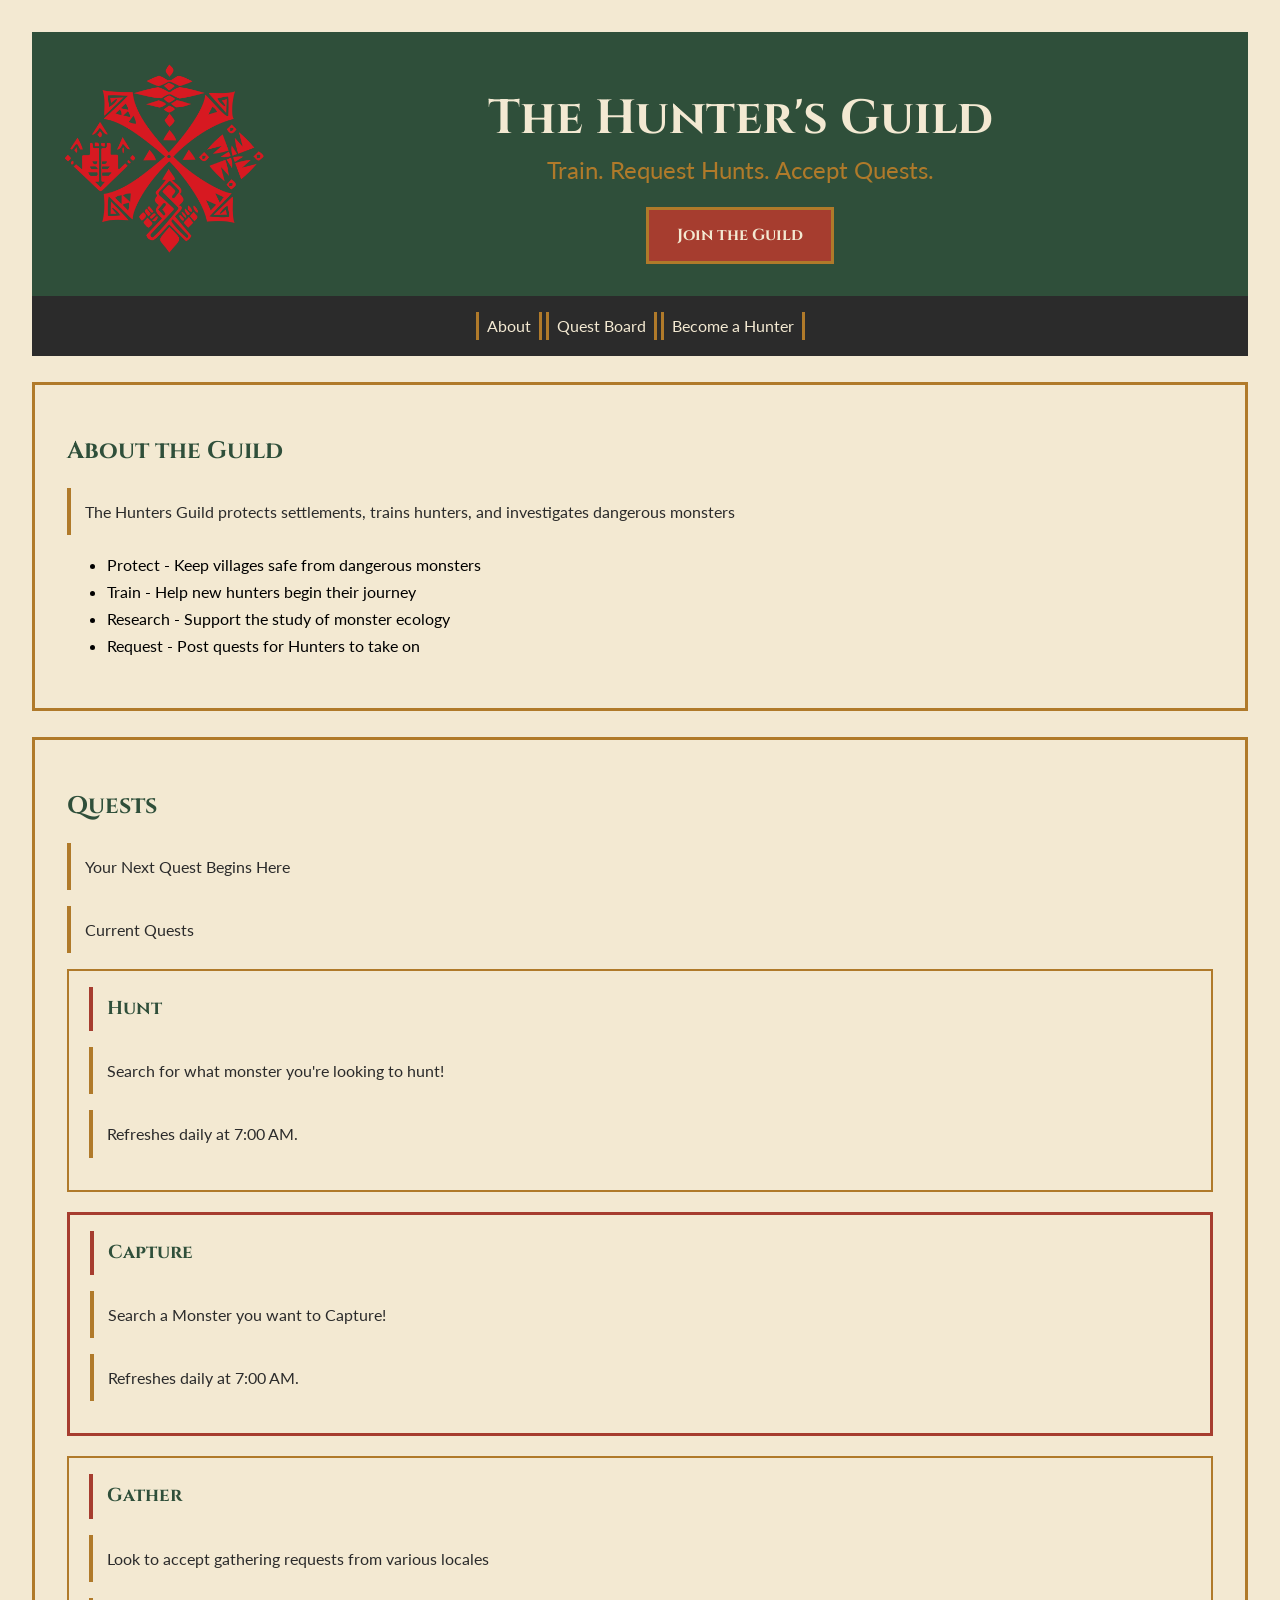
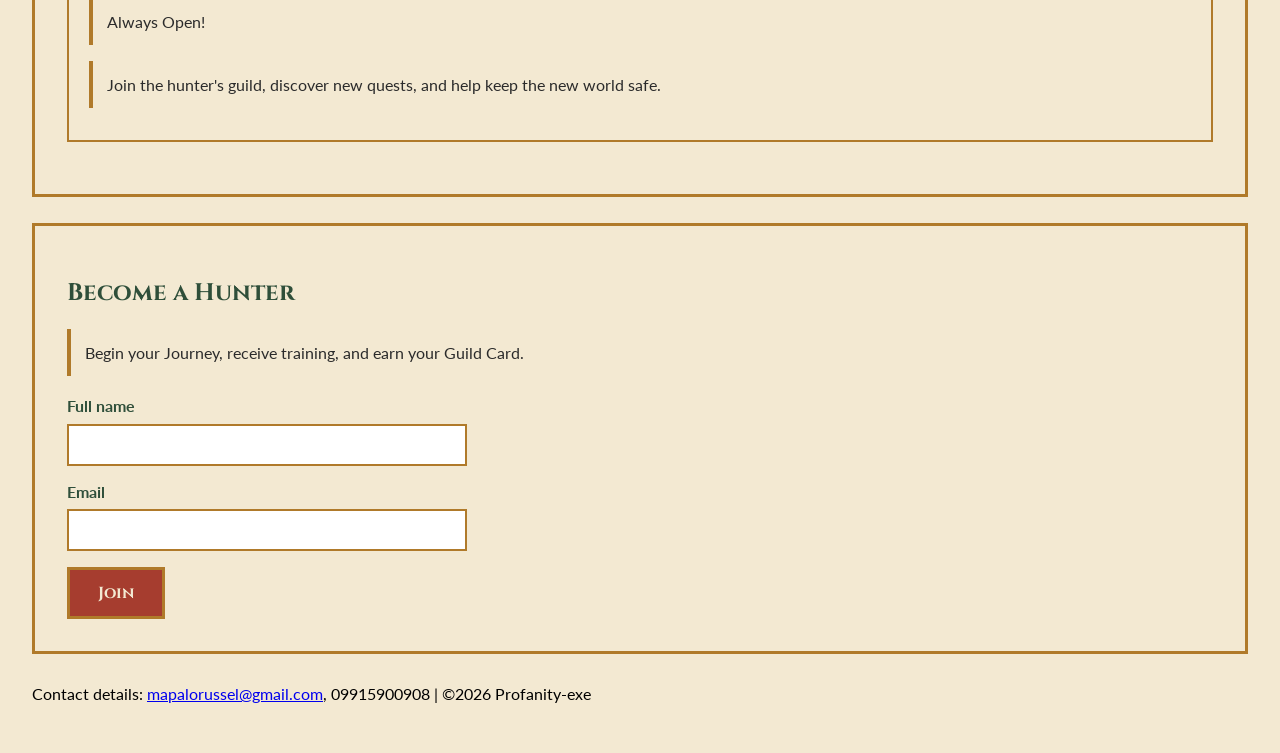
==== index.html @ 28af23fe "Style sign-up form" ====
<!DOCTYPE html>
<html lang="en">    <!--NOTE THAT THIS CODE WAS REHASHED FROM A PREVIOUS ACTIVITY-->
    <head>
    <meta charset="UTF-8">
    <meta name="viewport" content="width=device-width, initial-scale=1">
        <title>The Hunter's Guild</title>

        <link rel="icon" href="images/pngaaa.com-8810391.png">
        <link href="https://fonts.googleapis.com/css2?family=Cinzel:wght@500;700&family=Lato:wght@400;700&display=swap" rel="stylesheet">
        <link rel="stylesheet" href="css/style.css">
        
    </head>
    <body>
        <header id="top">
            <img class="logo" src="images/pngaaa.com-8810391.png" alt="The Hunters Guild emblem" width="200" height="200">    
            <h1>The Hunter's Guild</h1>        <!--HERO SECTION-->
                <p>Train. Request Hunts. Accept Quests. </p>
                <a class="btn" href="#Hunter">Join the Guild</a>
                
        </header>
        <nav>
            <a href="#About">About</a>
            <a href="#QuestBoard">Quest Board</a>
            <a href="#Hunter">Become a Hunter</a>
        </nav>
    <main>
    


        <section id="About">     <!--ABOUT SECTION-->
            <h2>About the Guild</h2>
                <p>The Hunters Guild protects settlements, trains hunters, and investigates dangerous monsters</p>
                <ul>
                    <li>Protect - Keep villages safe from dangerous monsters</li>
                    <li>Train - Help new hunters begin their journey</li>
                    <li>Research - Support the study of monster ecology</li>
                    <li>Request - Post quests for Hunters to take on</li>
            </ul>
        </section>

        <section id="QuestBoard">   <!--QUESTBOARD SECTION-->
            <h2>Quests</h2>
                <p>Your Next Quest Begins Here</p>
                <p>Current Quests</p>
        
            <div class="card">
                <h3>Hunt</h3>
                    <p>Search for what monster you're looking to hunt!</p>
                    <p>Refreshes daily at 7:00 AM.</p>
            </div>
            <div class="card featured">
                <h3>Capture</h3>
                    <p>Search a Monster you want to Capture!</p>
                    <p>Refreshes daily at 7:00 AM.</p>
            </div>
            <div class="card">
                <h3>Gather</h3>
                    <p>Look to accept gathering requests from various locales</p>
                    <p>Always Open!</p>
                    <p class="note">Join the hunter's guild, discover new quests, and help keep the new world safe.</p>
            </div>
        </section>
        <section id="Hunter"> <!--SIGNUP SECTION-->
            <h2>Become a Hunter</h2>
            <p>Begin your Journey, receive training, and earn your Guild Card.</p>
                <form>
                    <label for="fullname">Full name</label>
                    <input type="text" id="fullname" name="fullname">
                    <label for="email">Email</label>
                    <input type="email" id="email" name="email">
                    <input type="submit" class="btn" value="Join">
                </form>
        </section>
    </main>
    <footer>
        <p>Contact details: <a href="mailto:mapalorussel@gmail.com">mapalorussel@gmail.com</a>, 09915900908 | ©2026 Profanity-exe</p>
    </footer>
    </body>
</html>
---- css/style.css ----
/* 
Pallette:
Forest Green #2F4F3A Headers and primary buttons; the wilds of the New World
Parchment Cream #F3E9D2 Page backgrounds; quest notices and paper
Hunter Bronze #B07A2A Accents, borders, and icons; armor and gear
Rathalos Red #A63D2F Alerts and key call-to-action buttons
Charcoal #2B2B2B Body text for strong readability
 */







* {
    box-sizing: border-box; 
}
body {
    font-family: Lato, Helvetica, sans-serif;
    font-size: 16px;
    line-height: 1.7;
    margin: 0;
    padding: 32px;
    background-color: #F3E9D2;
    
}

h1,
h2,
h3 {
    font-family: Cinzel, serif;
    line-height: 1.3;
    color: #2F4F3A
}

#top {background-color: #2F4F3A;
    padding: 32px;
    text-align: center;
    overflow: hidden;
}

#top h1 {
    color: #F3E9D2;
    font-size: 48px;
    margin: 24px 0 0;
}

#top p {
    color: #B07A2A;
    font-size: 24px;
    margin: 0 0 16px;
}

.logo {
    max-width: 100%;
    height: auto;
    float: left;
    overflow: hidden;
}

p {
    margin-top: 0;
    margin-bottom: 14px;
}

nav {
    background-color: #2B2B2B;
    padding: 16px;
    text-align: center;
}

nav a {
    color: #F3E9D2;
    text-decoration: none;
    display: inline-block;
    text-align: center;
    border-right: 3px solid #B07A2A;
    padding: 0 8px;
    border-left: 3px solid #B07A2A
}

main {
    max-width: 1500px;
    margin: 0 auto;
}

section {
    margin: 26px 0;
    padding: 32px ;

    border: 3px solid #B07A2A;
}
#QuestBoard h3 {
    border-left: 4px solid #A63D2F;
    padding: 10px 14px;
    margin-bottom: 16px;
}

section p {
    color: #2B2B2B;
    border-left: 4px solid #B07A2A;
    padding: 10px 14px;
    margin-bottom: 16px;
}

.card {
    border: 2px solid #B07A2A;
    padding: 16px 20px;
    margin-bottom: 20px;
}

.card.featured {
    border: 3px solid #A63D2F;
}

.card h3 {
    margin-top: 0;
}

.btn {
    display: inline-block;
    background-color: #A63D2F;
    color: #F3E9D2;
    font-family: Cinzel, serif;
    font-weight: bold;
    padding: 12px 28px;
    border: 3px solid #B07A2A;
    text-decoration: none;
}

.btn:hover {
    background-color: #2F4F3A;
}

label {
    display: block;
    font-weight: bold;
    color: #2F4F3A;
    margin-top: 12px;
    margin-bottom: 4px;
}

#fullname,
#email {
    display: block;
    width: 100%;
    max-width: 400px;
    padding: 10px 12px;
    font-size: 16px;
    border: 2px solid #B07A2A;
    color: #2B2B2B;
}

form .btn {
    margin-top: 16px;
    font-size: 16px;
    cursor: pointer;
}
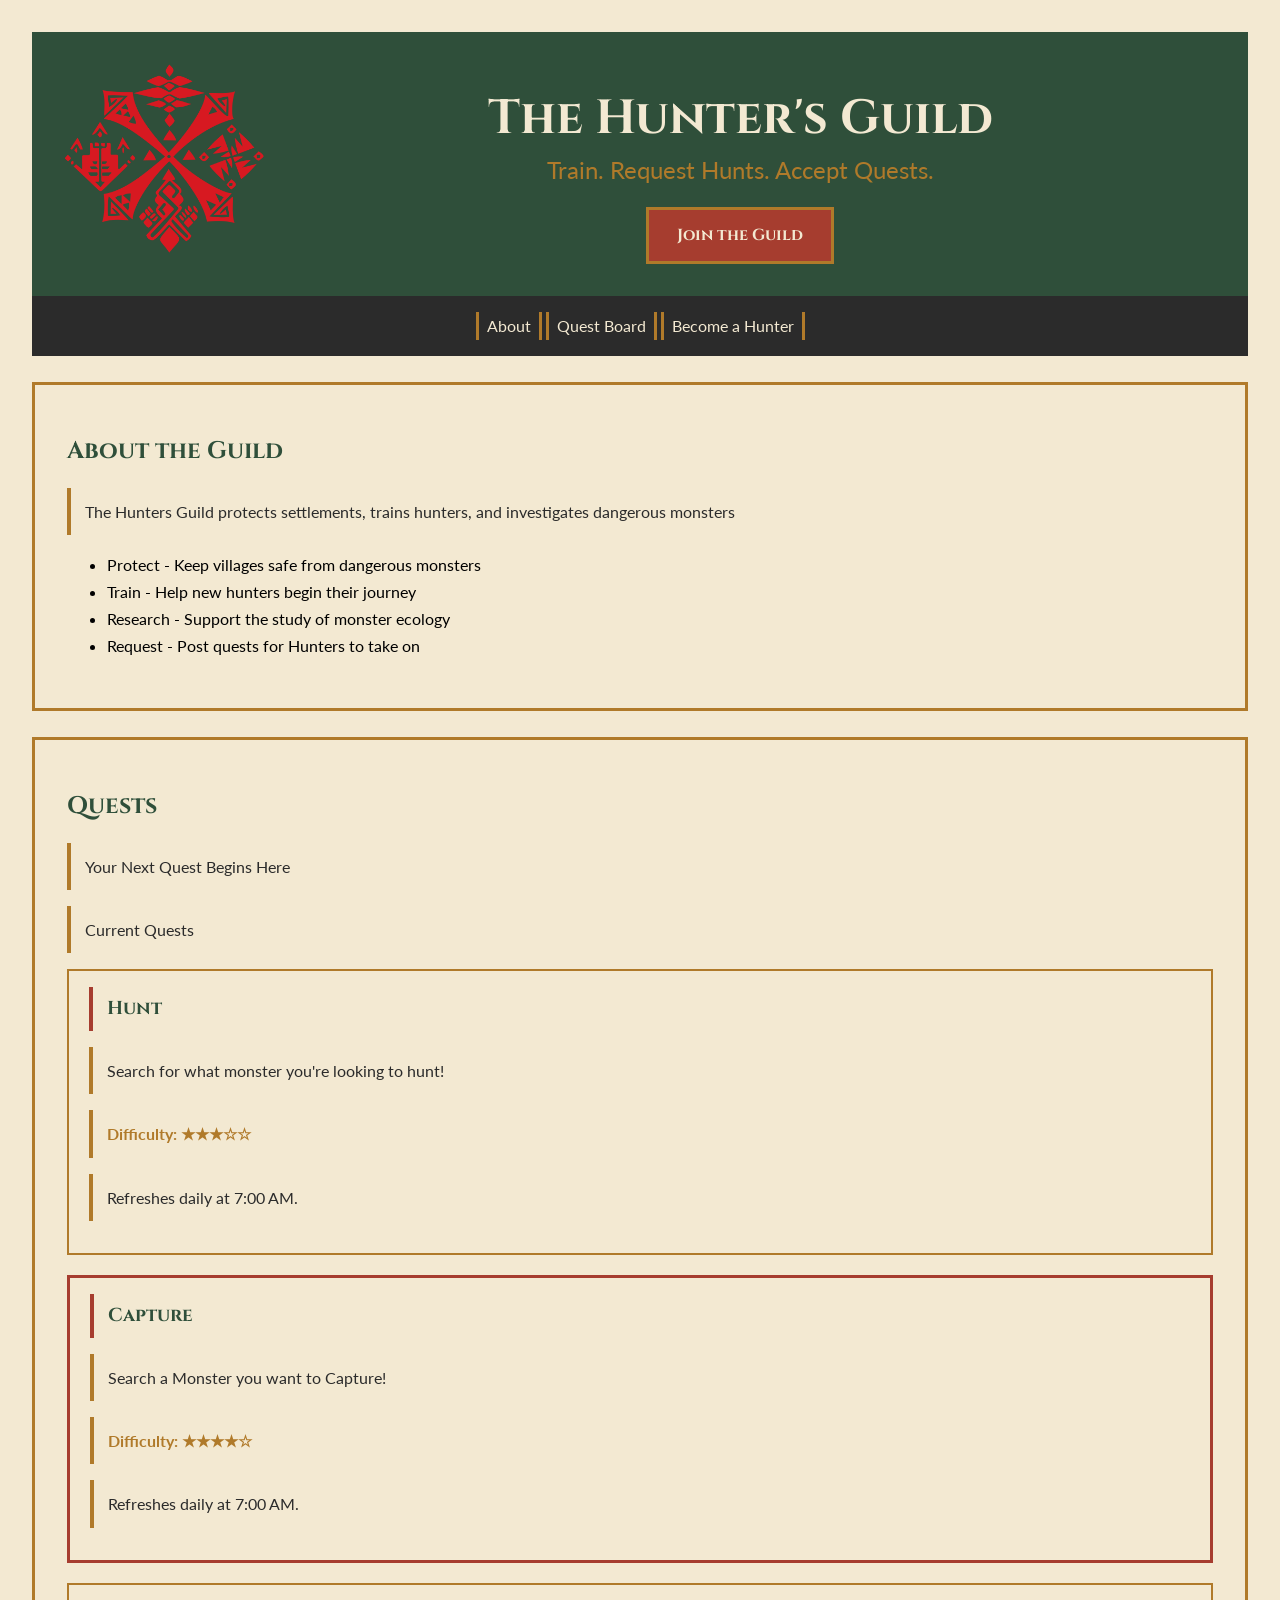
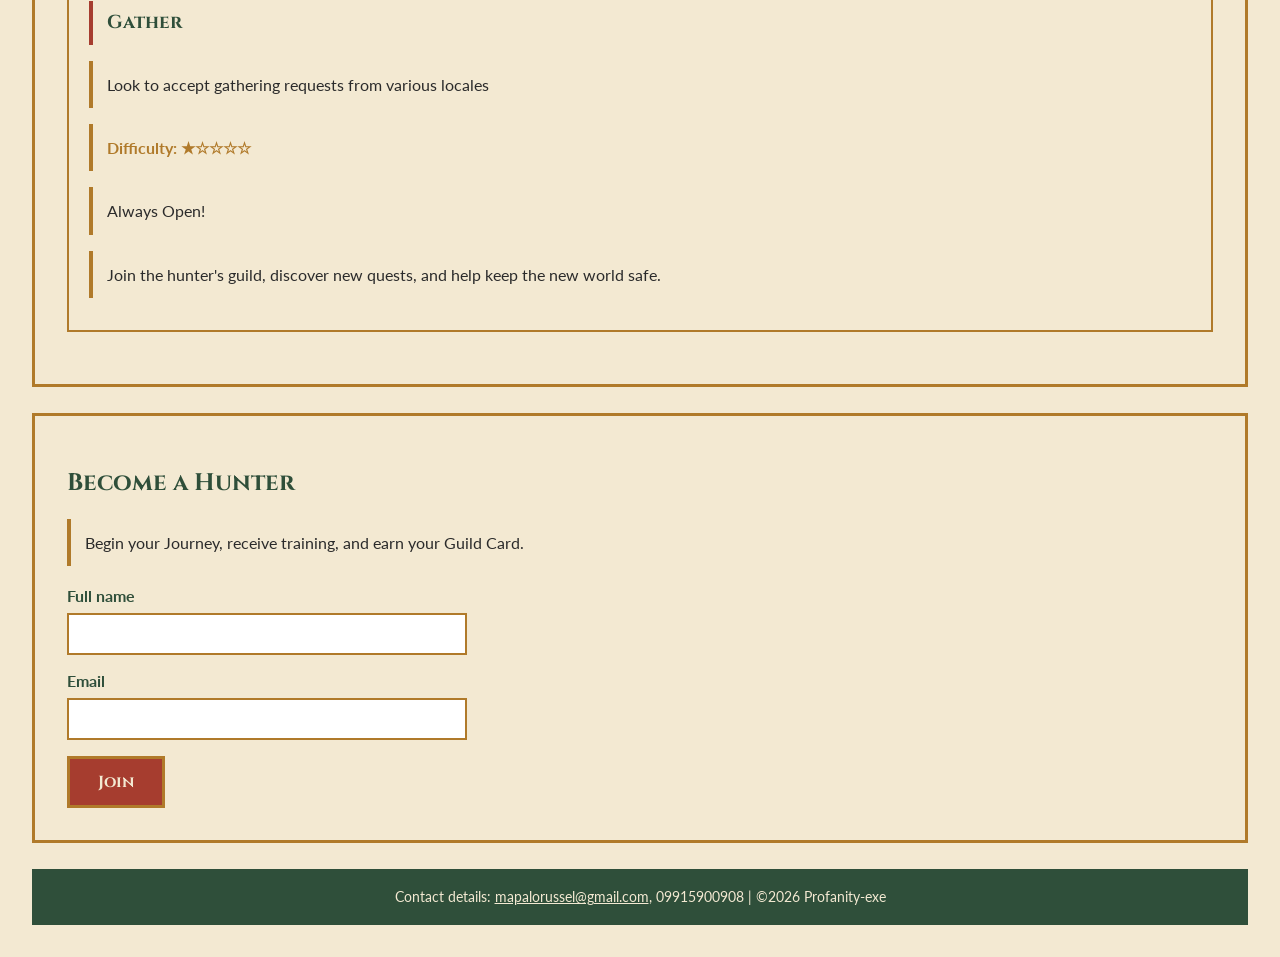
==== commit 2e78b885: "Add difficulty ratings to quest cards" ====
--- a/index.html
+++ b/index.html
@@ -46,16 +46,19 @@
             <div class="card">
                 <h3>Hunt</h3>
                     <p>Search for what monster you're looking to hunt!</p>
+                    <p class="difficulty">Difficulty: ★★★☆☆</p>
                     <p>Refreshes daily at 7:00 AM.</p>
             </div>
             <div class="card featured">
                 <h3>Capture</h3>
                     <p>Search a Monster you want to Capture!</p>
+                    <p class="difficulty">Difficulty: ★★★★☆</p>
                     <p>Refreshes daily at 7:00 AM.</p>
             </div>
             <div class="card">
                 <h3>Gather</h3>
                     <p>Look to accept gathering requests from various locales</p>
+                    <p class="difficulty">Difficulty: ★☆☆☆☆</p>
                     <p>Always Open!</p>
                     <p class="note">Join the hunter's guild, discover new quests, and help keep the new world safe.</p>
             </div>
--- a/css/style.css
+++ b/css/style.css
@@ -156,4 +156,34 @@
     margin-top: 16px;
     font-size: 16px;
     cursor: pointer;
+}
+
+nav a:hover {
+    color: #B07A2A;
+}
+
+footer {
+    background-color: #2F4F3A;
+    color: #F3E9D2;
+    padding: 16px;
+    text-align: center;
+}
+
+footer p {
+    margin: 0;
+    font-size: 14px;
+}
+
+footer a {
+    color: #F3E9D2;
+    text-decoration: underline;
+}
+
+footer a:hover {
+    color: #B07A2A;
+}
+
+.difficulty {
+    color: #B07A2A;
+    font-weight: bold;
 }
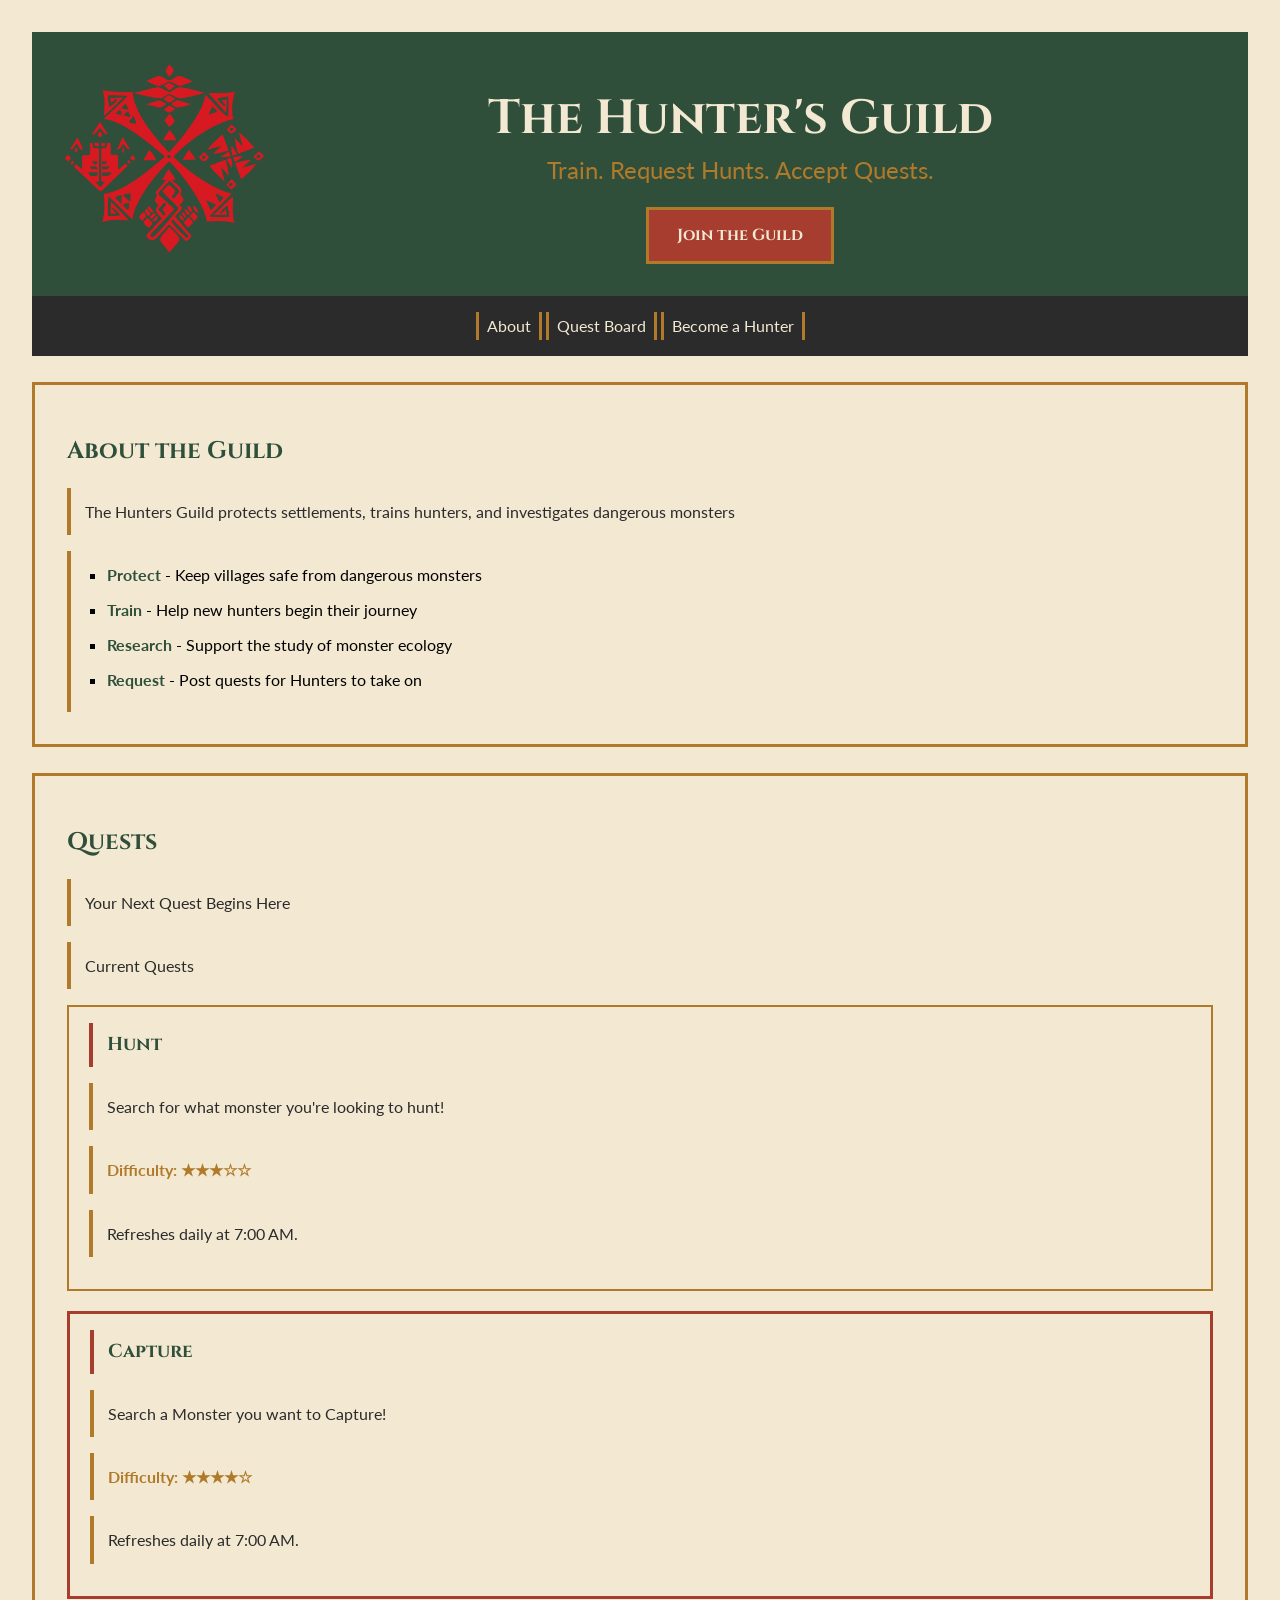
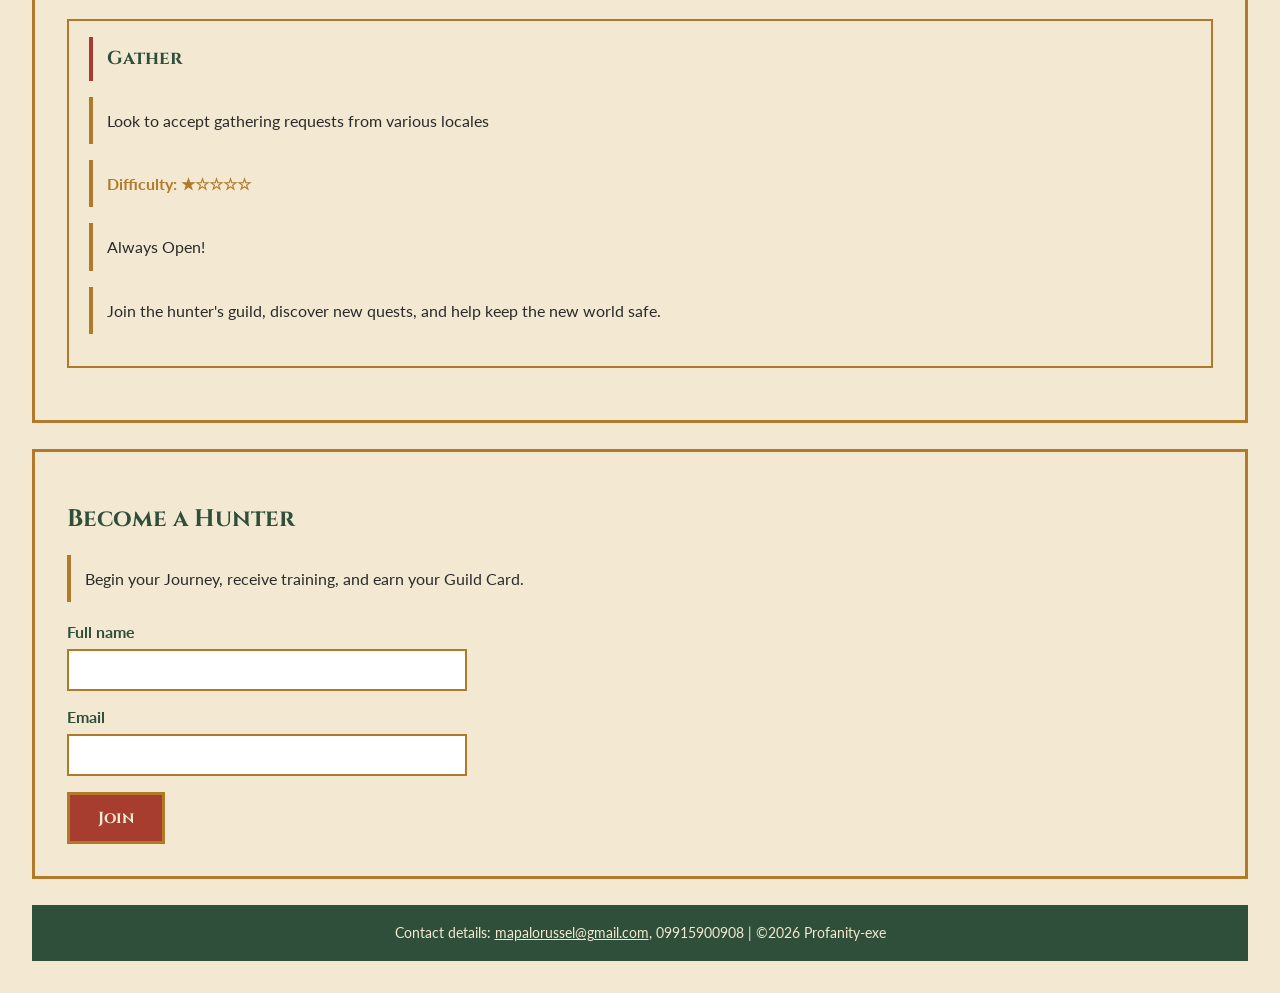
==== commit 782c0bde: "Style About list and add explanatory comments" ====
--- a/index.html
+++ b/index.html
@@ -2,22 +2,29 @@
 <html lang="en">    <!--NOTE THAT THIS CODE WAS REHASHED FROM A PREVIOUS ACTIVITY-->
     <head>
     <meta charset="UTF-8">
+    <!-- Makes the page fit phone screens -->
     <meta name="viewport" content="width=device-width, initial-scale=1">
         <title>The Hunter's Guild</title>
 
+        <!-- Browser tab icon (the Guild emblem) -->
         <link rel="icon" href="images/pngaaa.com-8810391.png">
+        <!-- Cinzel (headings) and Lato (body) from Google Fonts -->
         <link href="https://fonts.googleapis.com/css2?family=Cinzel:wght@500;700&family=Lato:wght@400;700&display=swap" rel="stylesheet">
+        <!-- Main stylesheet -->
         <link rel="stylesheet" href="css/style.css">
         
     </head>
     <body>
+        <!-- HEADER: logo, title, tagline, and Join button -->
         <header id="top">
             <img class="logo" src="images/pngaaa.com-8810391.png" alt="The Hunters Guild emblem" width="200" height="200">    
             <h1>The Hunter's Guild</h1>        <!--HERO SECTION-->
                 <p>Train. Request Hunts. Accept Quests. </p>
+                <!-- Jumps down to the sign-up section (id="Hunter") -->
                 <a class="btn" href="#Hunter">Join the Guild</a>
                 
         </header>
+        <!-- NAV: each link jumps to the section with the matching id -->
         <nav>
             <a href="#About">About</a>
             <a href="#QuestBoard">Quest Board</a>
@@ -31,10 +38,10 @@
             <h2>About the Guild</h2>
                 <p>The Hunters Guild protects settlements, trains hunters, and investigates dangerous monsters</p>
                 <ul>
-                    <li>Protect - Keep villages safe from dangerous monsters</li>
-                    <li>Train - Help new hunters begin their journey</li>
-                    <li>Research - Support the study of monster ecology</li>
-                    <li>Request - Post quests for Hunters to take on</li>
+                    <li><strong>Protect</strong> - Keep villages safe from dangerous monsters</li>
+                    <li><strong>Train</strong> - Help new hunters begin their journey</li>
+                    <li><strong>Research</strong> - Support the study of monster ecology</li>
+                    <li><strong>Request</strong> - Post quests for Hunters to take on</li>
             </ul>
         </section>
 
@@ -43,9 +50,11 @@
                 <p>Your Next Quest Begins Here</p>
                 <p>Current Quests</p>
         
+            <!-- Quest cards: .featured gives the Capture card a red border -->
             <div class="card">
                 <h3>Hunt</h3>
                     <p>Search for what monster you're looking to hunt!</p>
+                    <!-- Difficulty is shown with star characters (plain text, not images) -->
                     <p class="difficulty">Difficulty: ★★★☆☆</p>
                     <p>Refreshes daily at 7:00 AM.</p>
             </div>
@@ -66,6 +75,7 @@
         <section id="Hunter"> <!--SIGNUP SECTION-->
             <h2>Become a Hunter</h2>
             <p>Begin your Journey, receive training, and earn your Guild Card.</p>
+                <!-- The form only looks the part for now; it has no action, so it does not send anywhere yet -->
                 <form>
                     <label for="fullname">Full name</label>
                     <input type="text" id="fullname" name="fullname">
@@ -75,6 +85,7 @@
                 </form>
         </section>
     </main>
+    <!-- FOOTER: contact details -->
     <footer>
         <p>Contact details: <a href="mailto:mapalorussel@gmail.com">mapalorussel@gmail.com</a>, 09915900908 | ©2026 Profanity-exe</p>
     </footer>
--- a/css/style.css
+++ b/css/style.css
@@ -13,9 +13,11 @@
 
 
 
+/* Page-wide setting: padding and borders are counted inside an element's width */
 * {
     box-sizing: border-box; 
 }
+/* Page background, base font, and text size */
 body {
     font-family: Lato, Helvetica, sans-serif;
     font-size: 16px;
@@ -26,6 +28,7 @@
     
 }
 
+/* Headings use Cinzel in Forest Green */
 h1,
 h2,
 h3 {
@@ -34,6 +37,7 @@
     color: #2F4F3A
 }
 
+/* HERO: Forest Green banner. overflow: hidden keeps the floated logo inside the header */
 #top {background-color: #2F4F3A;
     padding: 32px;
     text-align: center;
@@ -52,6 +56,7 @@
     margin: 0 0 16px;
 }
 
+/* Logo floats left so the title and tagline sit beside it */
 .logo {
     max-width: 100%;
     height: auto;
@@ -64,6 +69,7 @@
     margin-bottom: 14px;
 }
 
+/* NAV BAR: Charcoal strip with centered links */
 nav {
     background-color: #2B2B2B;
     padding: 16px;
@@ -80,17 +86,20 @@
     border-left: 3px solid #B07A2A
 }
 
+/* MAIN: limits page width and centers the content */
 main {
     max-width: 1500px;
     margin: 0 auto;
 }
 
+/* SECTIONS: bronze border around each part of the page */
 section {
     margin: 26px 0;
     padding: 32px ;
 
     border: 3px solid #B07A2A;
 }
+/* Red marker beside the quest card titles */
 #QuestBoard h3 {
     border-left: 4px solid #A63D2F;
     padding: 10px 14px;
@@ -104,6 +113,7 @@
     margin-bottom: 16px;
 }
 
+/* QUEST CARDS: bordered notices, the featured card gets a red border */
 .card {
     border: 2px solid #B07A2A;
     padding: 16px 20px;
@@ -118,6 +128,7 @@
     margin-top: 0;
 }
 
+/* BUTTONS: red call-to-action style, used by the Join the Guild link and the form button */
 .btn {
     display: inline-block;
     background-color: #A63D2F;
@@ -133,6 +144,7 @@
     background-color: #2F4F3A;
 }
 
+/* FORM: labels and text boxes */
 label {
     display: block;
     font-weight: bold;
@@ -158,10 +170,12 @@
     cursor: pointer;
 }
 
+/* HOVER: links turn bronze when pointed at */
 nav a:hover {
     color: #B07A2A;
 }
 
+/* FOOTER: Forest Green strip with cream text */
 footer {
     background-color: #2F4F3A;
     color: #F3E9D2;
@@ -183,7 +197,24 @@
     color: #B07A2A;
 }
 
+/* Difficulty star line on the quest cards */
 .difficulty {
     color: #B07A2A;
     font-weight: bold;
+}
+
+/* ABOUT LIST: square bullets and a bronze left border to match the paragraphs */
+#About ul {
+    list-style-type: square;
+    border-left: 4px solid #B07A2A;
+    padding: 10px 14px 10px 36px;
+    margin: 0;
+}
+
+#About li {
+    margin-bottom: 8px;
+}
+
+#About strong {
+    color: #2F4F3A;
 }
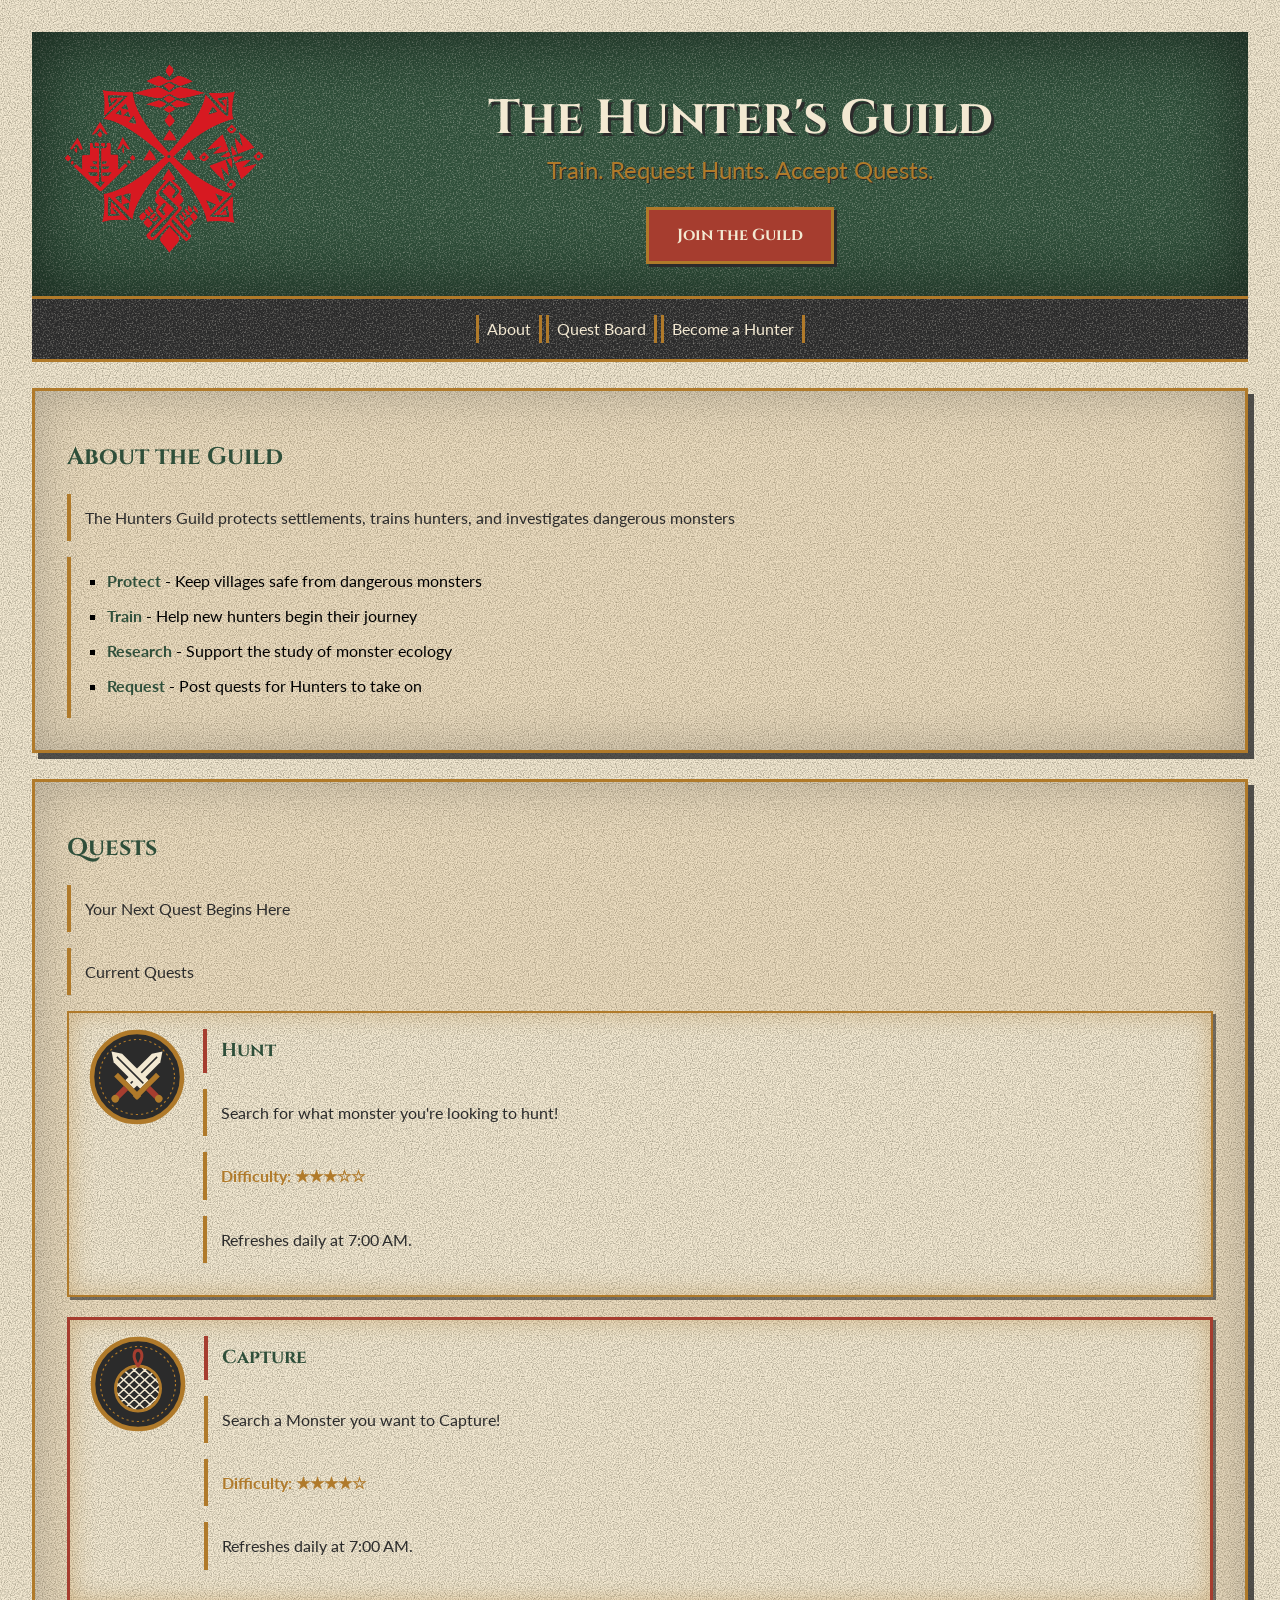
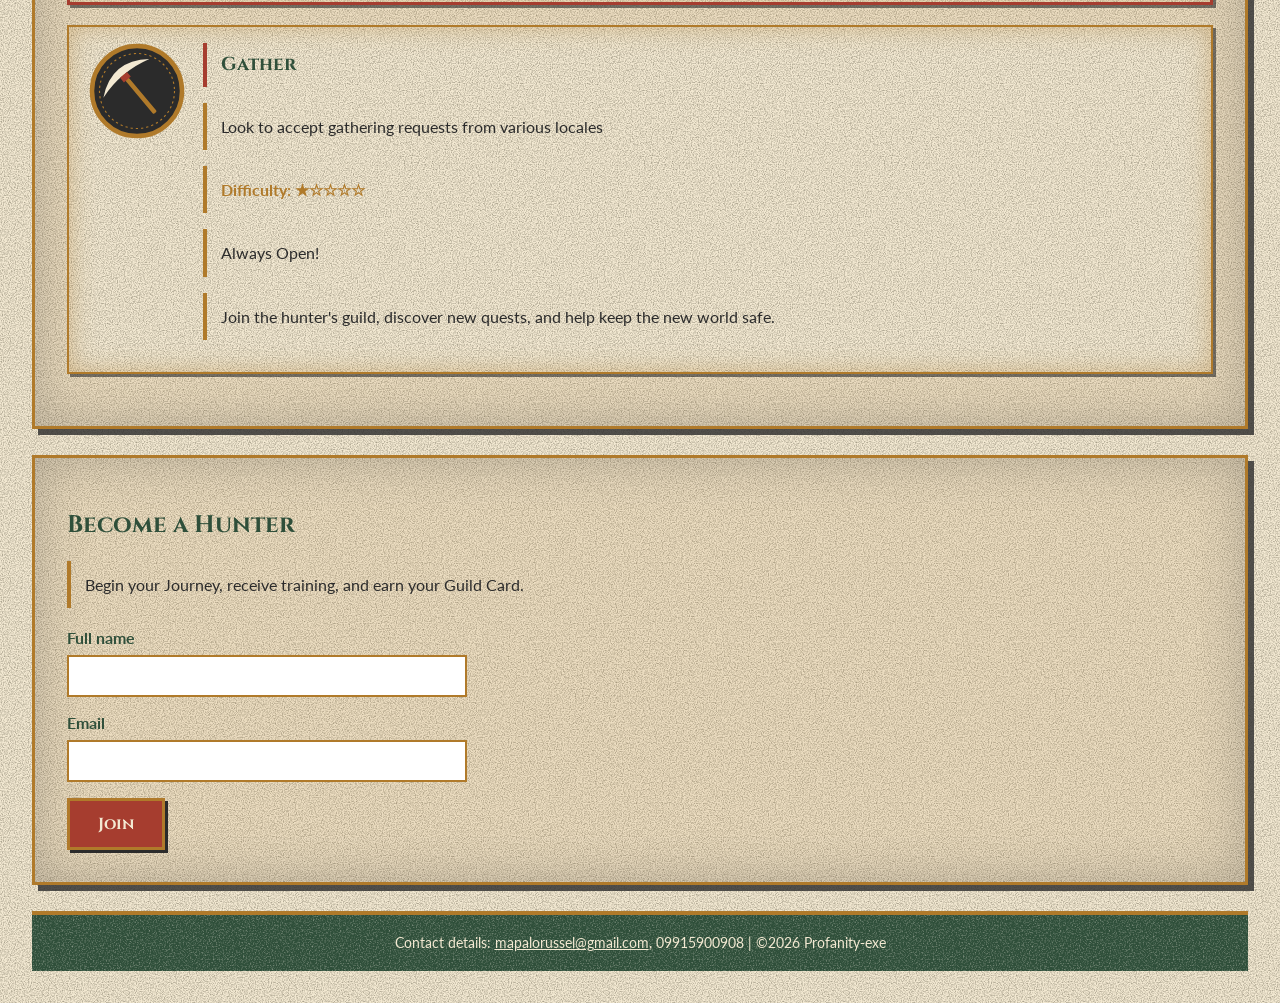
==== commit 9437db8e: "gritty texture" ====
--- a/index.html
+++ b/index.html
@@ -50,8 +50,9 @@
                 <p>Your Next Quest Begins Here</p>
                 <p>Current Quests</p>
         
-            <!-- Quest cards: .featured gives the Capture card a red border -->
+            <!-- Quest cards: .featured gives the Capture card a red border; each card has a badge image (images/*.svg) -->
             <div class="card">
+                <img class="quest-icon" src="images/hunt.svg" alt="Hunt quest emblem: two crossed greatswords" width="96" height="96">
                 <h3>Hunt</h3>
                     <p>Search for what monster you're looking to hunt!</p>
                     <!-- Difficulty is shown with star characters (plain text, not images) -->
@@ -59,12 +60,14 @@
                     <p>Refreshes daily at 7:00 AM.</p>
             </div>
             <div class="card featured">
+                <img class="quest-icon" src="images/capture.svg" alt="Capture quest emblem: a rope net" width="96" height="96">
                 <h3>Capture</h3>
                     <p>Search a Monster you want to Capture!</p>
                     <p class="difficulty">Difficulty: ★★★★☆</p>
                     <p>Refreshes daily at 7:00 AM.</p>
             </div>
             <div class="card">
+                <img class="quest-icon" src="images/gather.svg" alt="Gather quest emblem: a pickaxe" width="96" height="96">
                 <h3>Gather</h3>
                     <p>Look to accept gathering requests from various locales</p>
                     <p class="difficulty">Difficulty: ★☆☆☆☆</p>
--- a/css/style.css
+++ b/css/style.css
@@ -25,7 +25,7 @@
     margin: 0;
     padding: 32px;
     background-color: #F3E9D2;
-    
+    background-image: url(../images/grain.svg); /* paper grain; path is relative to this css file */
 }
 
 /* Headings use Cinzel in Forest Green */
@@ -42,18 +42,22 @@
     padding: 32px;
     text-align: center;
     overflow: hidden;
+    background-image: url(../images/grain-light.svg);
+    box-shadow: inset 0 0 80px rgba(0, 0, 0, 0.55); /* dark edges, like worn cloth */
 }
 
 #top h1 {
     color: #F3E9D2;
     font-size: 48px;
     margin: 24px 0 0;
+    text-shadow: 3px 3px 0 #2B2B2B; /* hard shadow, like carved lettering */
 }
 
 #top p {
     color: #B07A2A;
     font-size: 24px;
     margin: 0 0 16px;
+    text-shadow: 1px 1px 0 #2B2B2B; /* keeps the bronze tagline readable over the texture */
 }
 
 /* Logo floats left so the title and tagline sit beside it */
@@ -74,6 +78,9 @@
     background-color: #2B2B2B;
     padding: 16px;
     text-align: center;
+    background-image: url(../images/grain-light.svg);
+    border-top: 3px solid #B07A2A;
+    border-bottom: 3px solid #B07A2A;
 }
 
 nav a {
@@ -98,6 +105,8 @@
     padding: 32px ;
 
     border: 3px solid #B07A2A;
+    background-color: rgba(176, 122, 42, 0.1); /* faint bronze tint, 10% opaque */
+    box-shadow: inset 0 0 50px rgba(43, 43, 43, 0.25), 6px 6px 0 rgba(43, 43, 43, 0.8); /* worn inner edges + hard drop shadow */
 }
 /* Red marker beside the quest card titles */
 #QuestBoard h3 {
@@ -118,6 +127,10 @@
     border: 2px solid #B07A2A;
     padding: 16px 20px;
     margin-bottom: 20px;
+    overflow: hidden; /* card grows to contain its floated badge image */
+    background-color: #F3E9D2;
+    background-image: url(../images/grain.svg);
+    box-shadow: inset 0 0 25px rgba(176, 122, 42, 0.4), 3px 3px 0 rgba(43, 43, 43, 0.6); /* pinned-notice look */
 }
 
 .card.featured {
@@ -138,10 +151,12 @@
     padding: 12px 28px;
     border: 3px solid #B07A2A;
     text-decoration: none;
+    box-shadow: 3px 3px 0 #2B2B2B;
 }
 
 .btn:hover {
     background-color: #2F4F3A;
+    box-shadow: 1px 1px 0 #2B2B2B; /* shadow shrinks so the button looks pressed */
 }
 
 /* FORM: labels and text boxes */
@@ -181,6 +196,8 @@
     color: #F3E9D2;
     padding: 16px;
     text-align: center;
+    background-image: url(../images/grain-light.svg);
+    border-top: 4px solid #B07A2A;
 }
 
 footer p {
@@ -217,4 +234,15 @@
 
 #About strong {
     color: #2F4F3A;
+}
+
+/* Quest badge images: float to the left edge of each card */
+.quest-icon {
+    float: left;
+}
+
+/* Card text starts to the right of the badge (96px image + 18px gap) so the borders don't run under it */
+.card h3,
+.card p {
+    margin-left: 114px;
 }
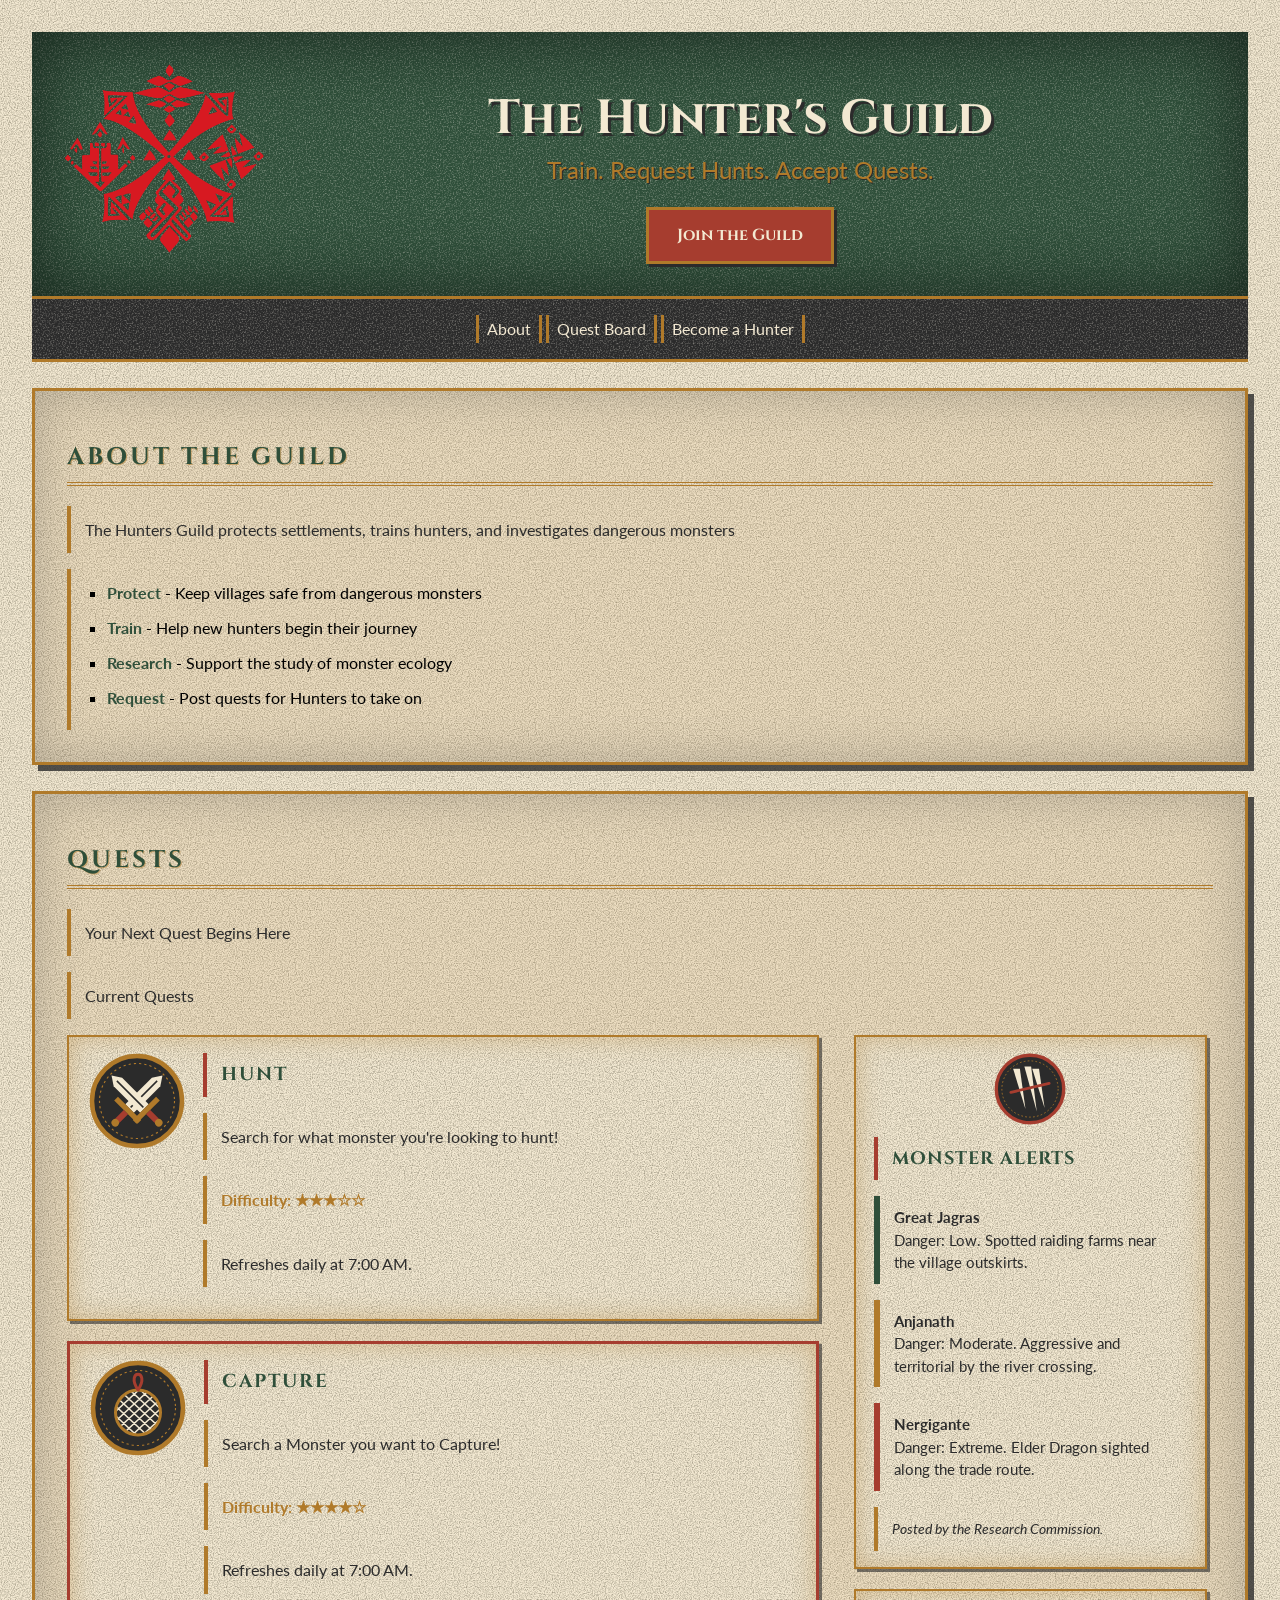
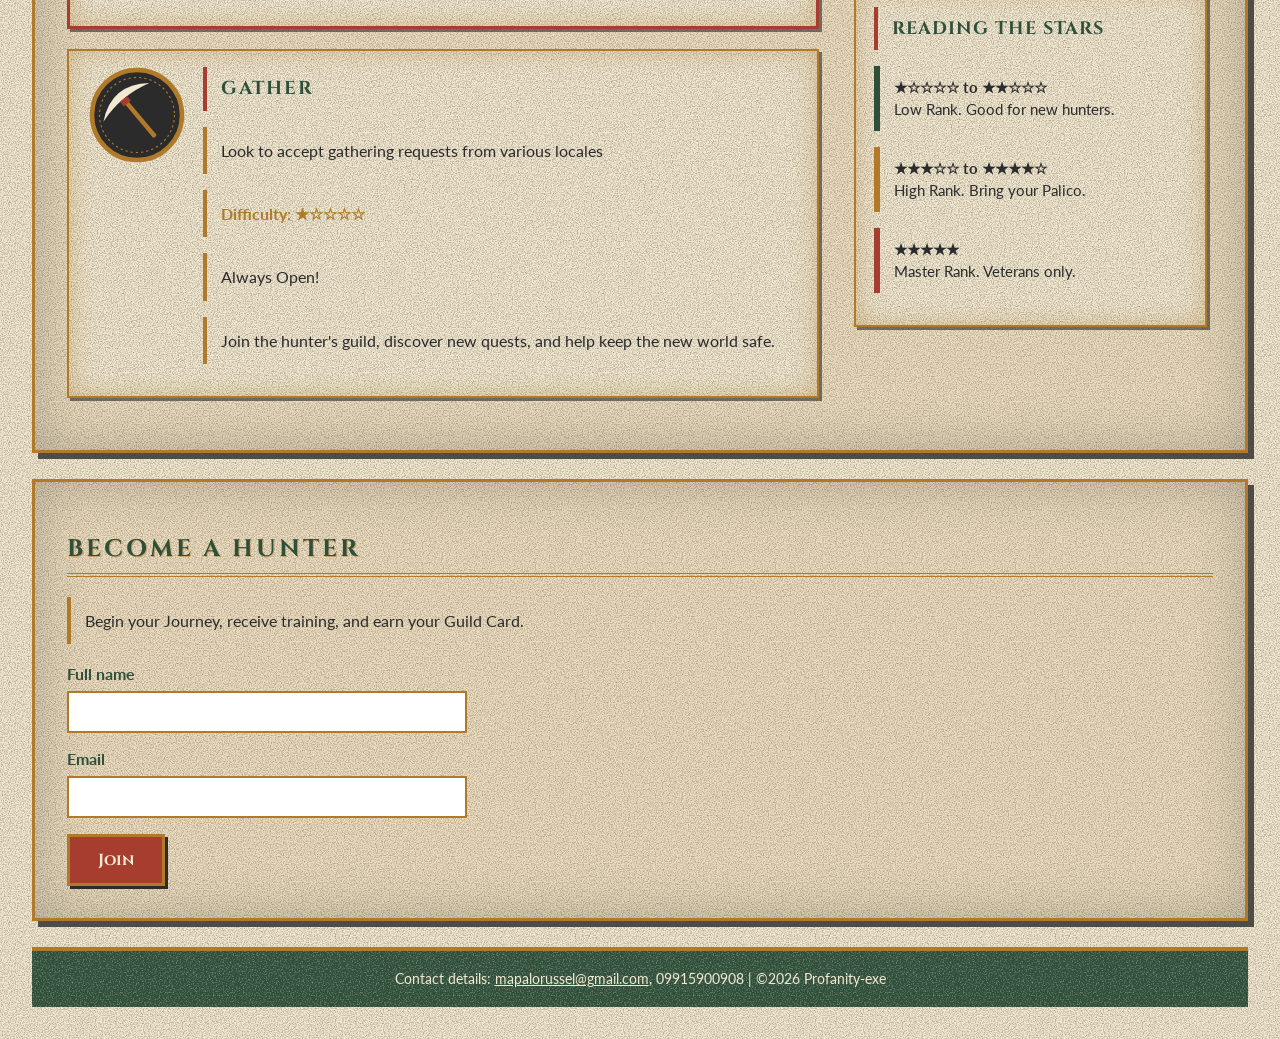
==== commit 35f2c4f8: "two panels to the right of the quest cards" ====
--- a/index.html
+++ b/index.html
@@ -50,29 +50,52 @@
                 <p>Your Next Quest Begins Here</p>
                 <p>Current Quests</p>
         
-            <!-- Quest cards: .featured gives the Capture card a red border; each card has a badge image (images/*.svg) -->
-            <div class="card">
-                <img class="quest-icon" src="images/hunt.svg" alt="Hunt quest emblem: two crossed greatswords" width="96" height="96">
-                <h3>Hunt</h3>
-                    <p>Search for what monster you're looking to hunt!</p>
-                    <!-- Difficulty is shown with star characters (plain text, not images) -->
-                    <p class="difficulty">Difficulty: ★★★☆☆</p>
-                    <p>Refreshes daily at 7:00 AM.</p>
-            </div>
-            <div class="card featured">
-                <img class="quest-icon" src="images/capture.svg" alt="Capture quest emblem: a rope net" width="96" height="96">
-                <h3>Capture</h3>
-                    <p>Search a Monster you want to Capture!</p>
-                    <p class="difficulty">Difficulty: ★★★★☆</p>
-                    <p>Refreshes daily at 7:00 AM.</p>
-            </div>
-            <div class="card">
-                <img class="quest-icon" src="images/gather.svg" alt="Gather quest emblem: a pickaxe" width="96" height="96">
-                <h3>Gather</h3>
-                    <p>Look to accept gathering requests from various locales</p>
-                    <p class="difficulty">Difficulty: ★☆☆☆☆</p>
-                    <p>Always Open!</p>
-                    <p class="note">Join the hunter's guild, discover new quests, and help keep the new world safe.</p>
+            <!-- Quest board layout: cards on the left, monster alerts on the right (both float) -->
+            <div class="quest-layout">
+                <div class="quest-list">
+                    <!-- Quest cards: .featured gives the Capture card a red border; each card has a badge image (images/*.svg) -->
+                    <div class="card">
+                        <img class="quest-icon" src="images/hunt.svg" alt="Hunt quest emblem: two crossed greatswords" width="96" height="96">
+                        <h3>Hunt</h3>
+                            <p>Search for what monster you're looking to hunt!</p>
+                            <!-- Difficulty is shown with star characters (plain text, not images) -->
+                            <p class="difficulty">Difficulty: ★★★☆☆</p>
+                            <p>Refreshes daily at 7:00 AM.</p>
+                    </div>
+                    <div class="card featured">
+                        <img class="quest-icon" src="images/capture.svg" alt="Capture quest emblem: a rope net" width="96" height="96">
+                        <h3>Capture</h3>
+                            <p>Search a Monster you want to Capture!</p>
+                            <p class="difficulty">Difficulty: ★★★★☆</p>
+                            <p>Refreshes daily at 7:00 AM.</p>
+                    </div>
+                    <div class="card">
+                        <img class="quest-icon" src="images/gather.svg" alt="Gather quest emblem: a pickaxe" width="96" height="96">
+                        <h3>Gather</h3>
+                            <p>Look to accept gathering requests from various locales</p>
+                            <p class="difficulty">Difficulty: ★☆☆☆☆</p>
+                            <p>Always Open!</p>
+                            <p class="note">Join the hunter's guild, discover new quests, and help keep the new world safe.</p>
+                    </div>
+                </div>
+
+                <!-- MONSTER ALERTS: left border color shows danger (green = low, bronze = moderate, red = extreme) -->
+                <aside class="side-panel">
+                    <img class="alert-icon" src="images/alert.svg" alt="Monster alert emblem: three claw slashes" width="72" height="72">
+                    <h3>Monster Alerts</h3>
+                    <p class="alert alert-low"><strong>Great Jagras</strong><br>Danger: Low. Spotted raiding farms near the village outskirts.</p>
+                    <p class="alert alert-moderate"><strong>Anjanath</strong><br>Danger: Moderate. Aggressive and territorial by the river crossing.</p>
+                    <p class="alert alert-extreme"><strong>Nergigante</strong><br>Danger: Extreme. Elder Dragon sighted along the trade route.</p>
+                    <p class="alert-note">Posted by the Research Commission.</p>
+                </aside>
+
+                <!-- STAR LEGEND: explains the difficulty stars on the cards (reuses the alert colors) -->
+                <aside class="side-panel panel-gap">
+                    <h3>Reading the Stars</h3>
+                    <p class="alert alert-low"><strong>&#9733;&#9734;&#9734;&#9734;&#9734; to &#9733;&#9733;&#9734;&#9734;&#9734;</strong><br>Low Rank. Good for new hunters.</p>
+                    <p class="alert alert-moderate"><strong>&#9733;&#9733;&#9733;&#9734;&#9734; to &#9733;&#9733;&#9733;&#9733;&#9734;</strong><br>High Rank. Bring your Palico.</p>
+                    <p class="alert alert-extreme"><strong>&#9733;&#9733;&#9733;&#9733;&#9733;</strong><br>Master Rank. Veterans only.</p>
+                </aside>
             </div>
         </section>
         <section id="Hunter"> <!--SIGNUP SECTION-->
--- a/css/style.css
+++ b/css/style.css
@@ -108,6 +108,15 @@
     background-color: rgba(176, 122, 42, 0.1); /* faint bronze tint, 10% opaque */
     box-shadow: inset 0 0 50px rgba(43, 43, 43, 0.25), 6px 6px 0 rgba(43, 43, 43, 0.8); /* worn inner edges + hard drop shadow */
 }
+/* Section titles: carved-banner look with capitals and a double bronze underline */
+section h2 {
+    text-transform: uppercase;
+    letter-spacing: 3px;
+    padding-bottom: 8px;
+    border-bottom: 4px double #B07A2A;
+    text-shadow: 1px 1px 0 rgba(176, 122, 42, 0.5);
+}
+
 /* Red marker beside the quest card titles */
 #QuestBoard h3 {
     border-left: 4px solid #A63D2F;
@@ -139,6 +148,8 @@
 
 .card h3 {
     margin-top: 0;
+    text-transform: uppercase;
+    letter-spacing: 2px;
 }
 
 /* BUTTONS: red call-to-action style, used by the Join the Guild link and the form button */
@@ -188,6 +199,7 @@
 /* HOVER: links turn bronze when pointed at */
 nav a:hover {
     color: #B07A2A;
+    background-color: #2F4F3A; /* forest green highlight behind the link */
 }
 
 /* FOOTER: Forest Green strip with cream text */
@@ -245,4 +257,106 @@
 .card h3,
 .card p {
     margin-left: 114px;
+}
+
+/* QUEST LAYOUT: cards float left, the side panels float right. overflow: hidden makes the wrapper grow to contain both floats */
+.quest-layout {
+    overflow: hidden;
+    padding-right: 6px; /* leaves room so the alerts panel's shadow isn't cut off */
+}
+
+.quest-list {
+    float: left;
+    width: 66%;
+}
+
+/* SIDE PANELS (monster alerts, star legend): same worn-notice look as the quest cards */
+.side-panel {
+    float: right;
+    width: 31%;
+    padding: 16px 18px;
+    border: 2px solid #B07A2A;
+    background-color: #F3E9D2;
+    background-image: url(../images/grain.svg);
+    box-shadow: inset 0 0 25px rgba(176, 122, 42, 0.4), 3px 3px 0 rgba(43, 43, 43, 0.6);
+}
+
+.alert-icon {
+    display: block;
+    margin: 0 auto 12px;
+}
+
+.side-panel h3 {
+    margin-top: 0;
+    font-size: 18px;
+    text-transform: uppercase;
+    letter-spacing: 1px;
+}
+
+/* Each alert (and legend line) is a paragraph; the thick left border color shows the danger level */
+.alert {
+    border-left-width: 6px;
+    font-size: 15px;
+    line-height: 1.5;
+}
+
+.alert-low {
+    border-left-color: #2F4F3A;
+}
+
+.alert-moderate {
+    border-left-color: #B07A2A;
+}
+
+.alert-extreme {
+    border-left-color: #A63D2F;
+}
+
+.panel-gap {
+    margin-top: 20px; /* space between the two stacked side panels */
+}
+
+.alert-note {
+    font-size: 14px;
+    font-style: italic;
+    margin-bottom: 0;
+}
+
+/* PHONES: these rules only apply when the screen is 600px wide or less */
+@media (max-width: 600px) {
+    body {
+        padding: 12px;
+    }
+
+    section {
+        padding: 20px 14px;
+    }
+
+    /* logo and quest badges stop floating and sit centered above the text */
+    .logo,
+    .quest-icon {
+        float: none;
+        display: block;
+        margin: 0 auto 12px;
+    }
+
+    .card h3,
+    .card p {
+        margin-left: 0;
+    }
+
+    /* quest cards and side panels stack at full width */
+    .quest-list,
+    .side-panel {
+        float: none;
+        width: 100%;
+    }
+
+    .quest-layout {
+        padding-right: 0;
+    }
+
+    #top h1 {
+        font-size: 32px;
+    }
 }
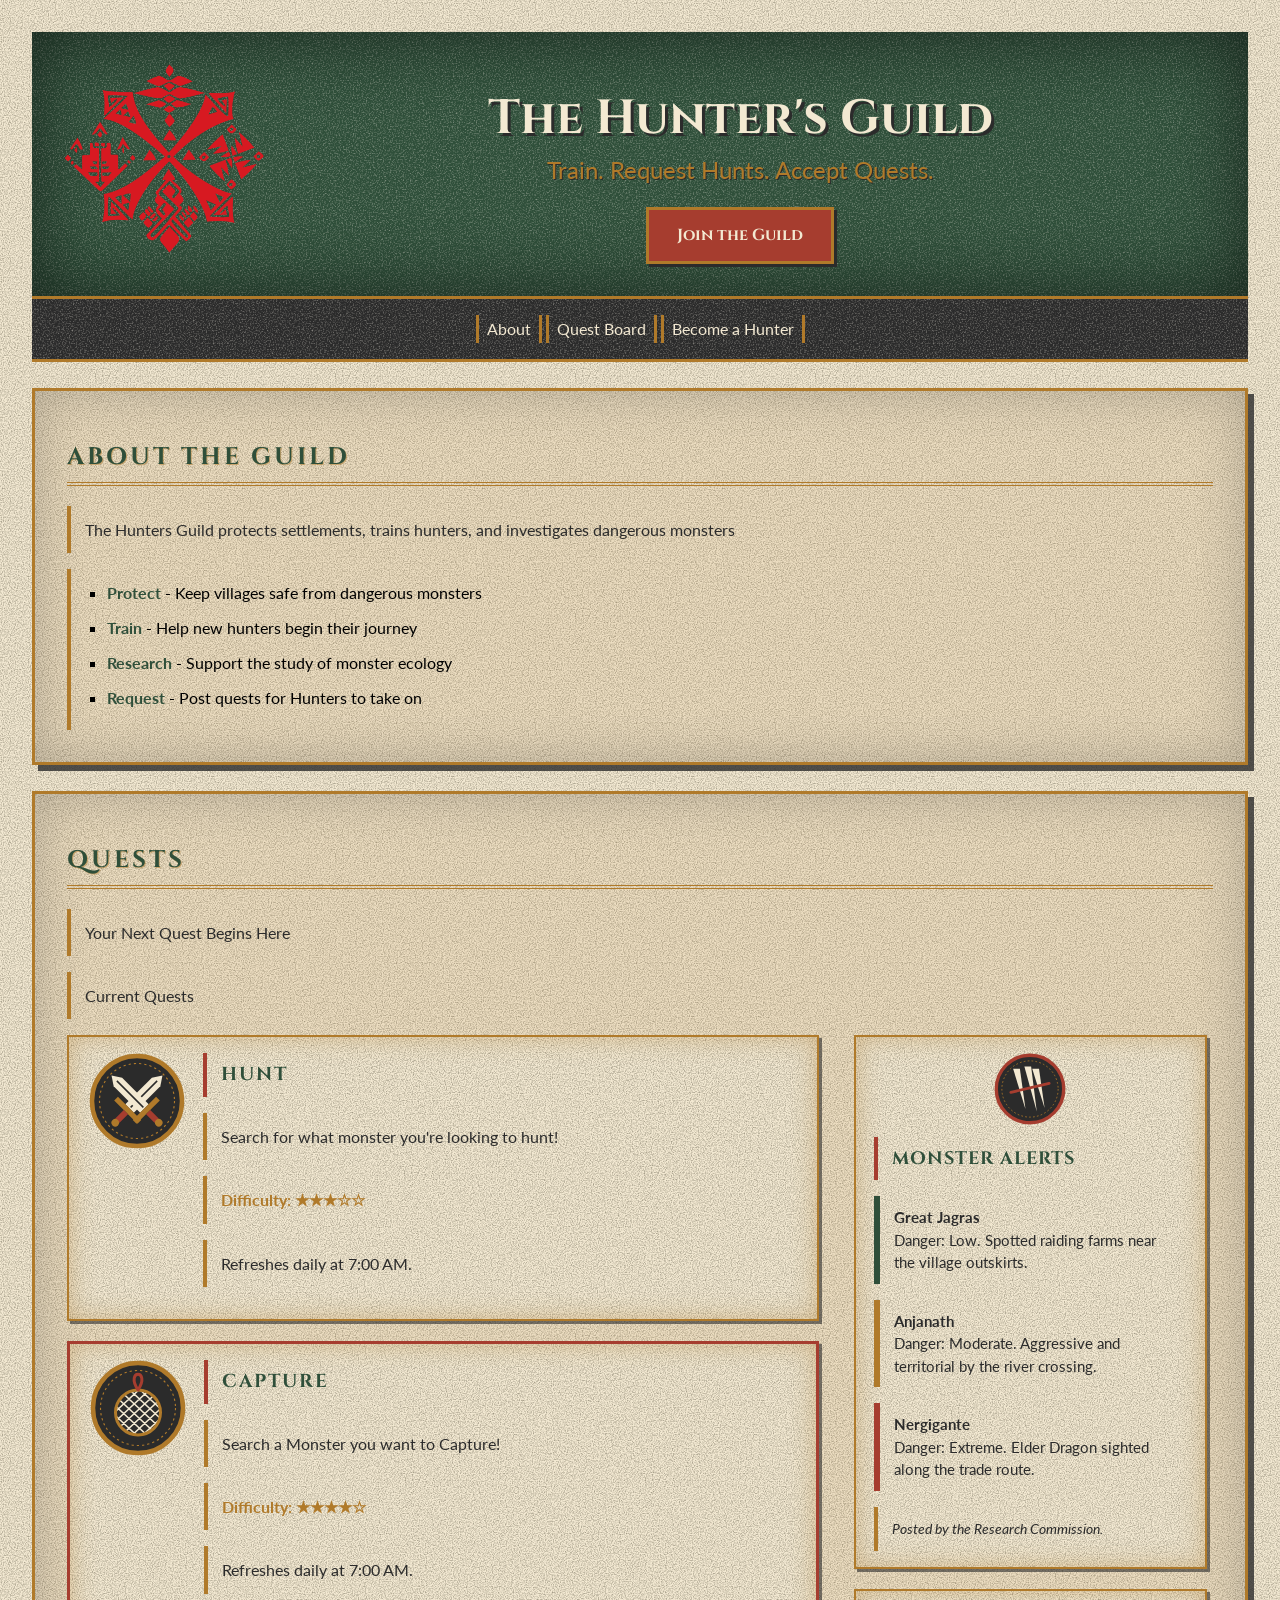
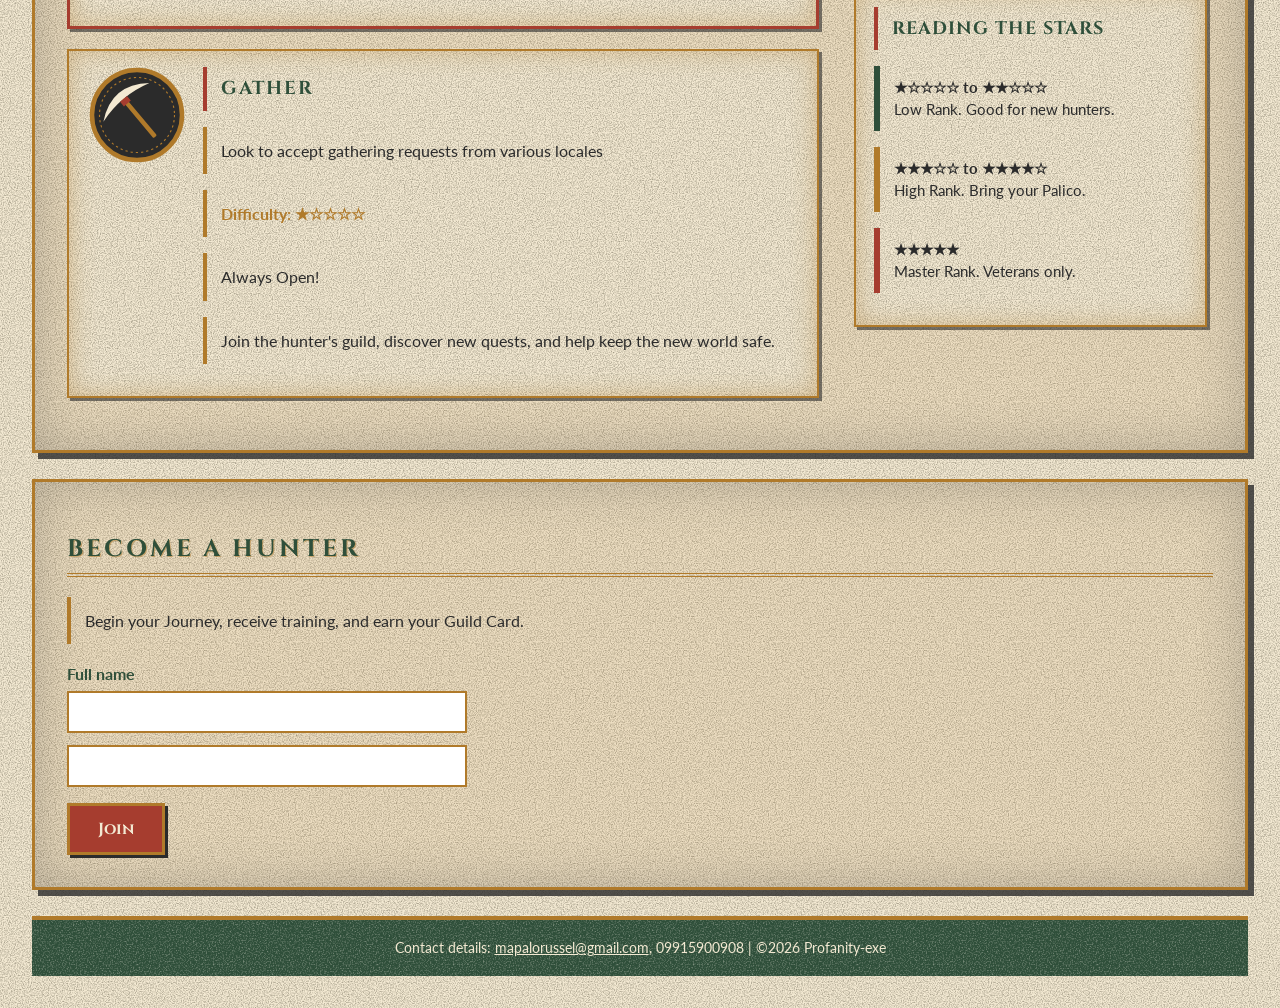
==== commit 58cd34b0: "implemented sticky nav header" ====
--- a/index.html
+++ b/index.html
@@ -3,7 +3,7 @@
     <head>
     <meta charset="UTF-8">
     <!-- Makes the page fit phone screens -->
-    <meta name="viewport" content="width=device-width, initial-scale=1">
+    <meta name="viewport" content="width=dev    ice-width, initial-scale=1">
         <title>The Hunter's Guild</title>
 
         <!-- Browser tab icon (the Guild emblem) -->
@@ -105,7 +105,7 @@
                 <form>
                     <label for="fullname">Full name</label>
                     <input type="text" id="fullname" name="fullname">
-                    <label for="email">Email</label>
+                    <label for="email">     </label>
                     <input type="email" id="email" name="email">
                     <input type="submit" class="btn" value="Join">
                 </form>
--- a/css/style.css
+++ b/css/style.css
@@ -81,6 +81,9 @@
     background-image: url(../images/grain-light.svg);
     border-top: 3px solid #B07A2A;
     border-bottom: 3px solid #B07A2A;
+    top: env(safe-area-inset-top, 0px); 
+    position: sticky;
+    z-index: 50;
 }
 
 nav a {
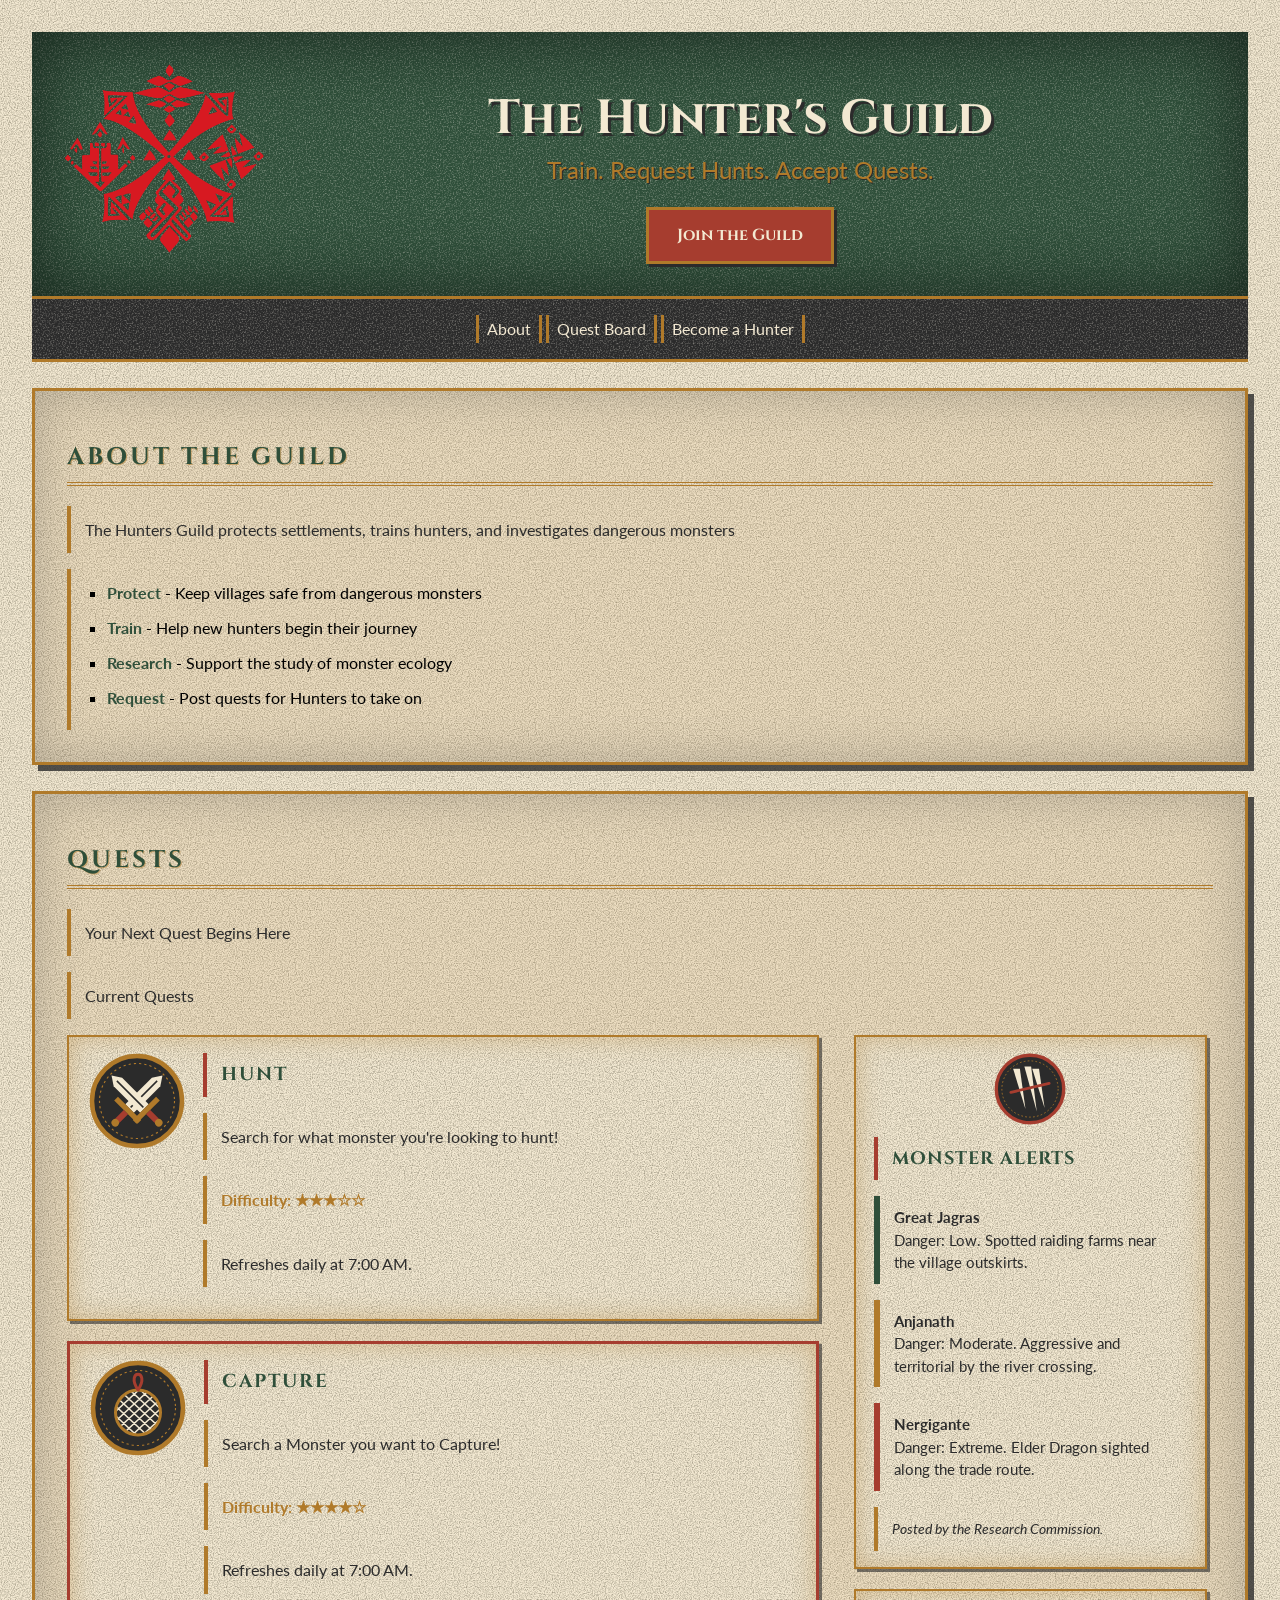
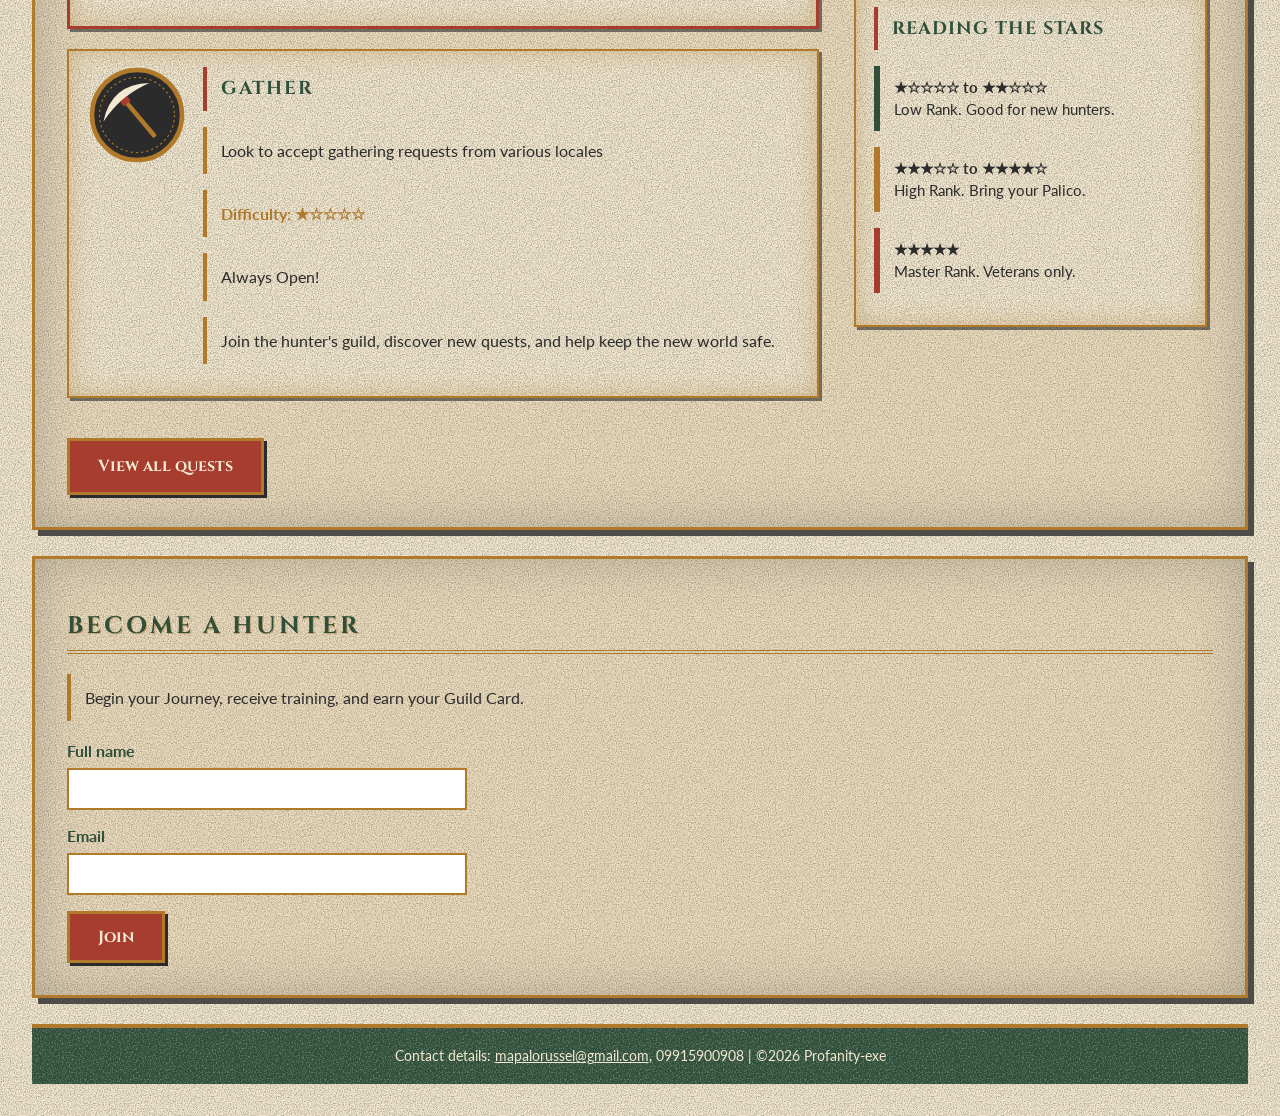
==== commit 1d597c23: "added quests file and other polishes" ====
--- a/index.html
+++ b/index.html
@@ -3,7 +3,7 @@
     <head>
     <meta charset="UTF-8">
     <!-- Makes the page fit phone screens -->
-    <meta name="viewport" content="width=dev    ice-width, initial-scale=1">
+    <meta name="viewport" content="width=device-width, initial-scale=1">
         <title>The Hunter's Guild</title>
 
         <!-- Browser tab icon (the Guild emblem) -->
@@ -24,10 +24,10 @@
                 <a class="btn" href="#Hunter">Join the Guild</a>
                 
         </header>
-        <!-- NAV: each link jumps to the section with the matching id -->
+        <!-- NAV: About and Become a Hunter jump to sections of this page; Quest Board opens quests.html -->
         <nav>
             <a href="#About">About</a>
-            <a href="#QuestBoard">Quest Board</a>
+            <a href="quests.html">Quest Board</a>
             <a href="#Hunter">Become a Hunter</a>
         </nav>
     <main>
@@ -97,6 +97,9 @@
                     <p class="alert alert-extreme"><strong>&#9733;&#9733;&#9733;&#9733;&#9733;</strong><br>Master Rank. Veterans only.</p>
                 </aside>
             </div>
+
+            <!-- Opens the full quest list page -->
+            <a class="btn quest-more" href="quests.html">View all quests</a>
         </section>
         <section id="Hunter"> <!--SIGNUP SECTION-->
             <h2>Become a Hunter</h2>
@@ -105,7 +108,7 @@
                 <form>
                     <label for="fullname">Full name</label>
                     <input type="text" id="fullname" name="fullname">
-                    <label for="email">     </label>
+                    <label for="email">Email</label>
                     <input type="email" id="email" name="email">
                     <input type="submit" class="btn" value="Join">
                 </form>
--- a/css/style.css
+++ b/css/style.css
@@ -81,9 +81,6 @@
     background-image: url(../images/grain-light.svg);
     border-top: 3px solid #B07A2A;
     border-bottom: 3px solid #B07A2A;
-    top: env(safe-area-inset-top, 0px); 
-    position: sticky;
-    z-index: 50;
 }
 
 nav a {
@@ -325,6 +322,18 @@
     margin-bottom: 0;
 }
 
+/* QUESTS PAGE: the list uses the same .card style, so just remove the default numbers and indent */
+.quest-page {
+    list-style: none;
+    padding: 0;
+    margin: 0;
+}
+
+/* "View all quests" and similar buttons below a group of cards */
+.quest-more {
+    margin-top: 20px;
+}
+
 /* PHONES: these rules only apply when the screen is 600px wide or less */
 @media (max-width: 600px) {
     body {
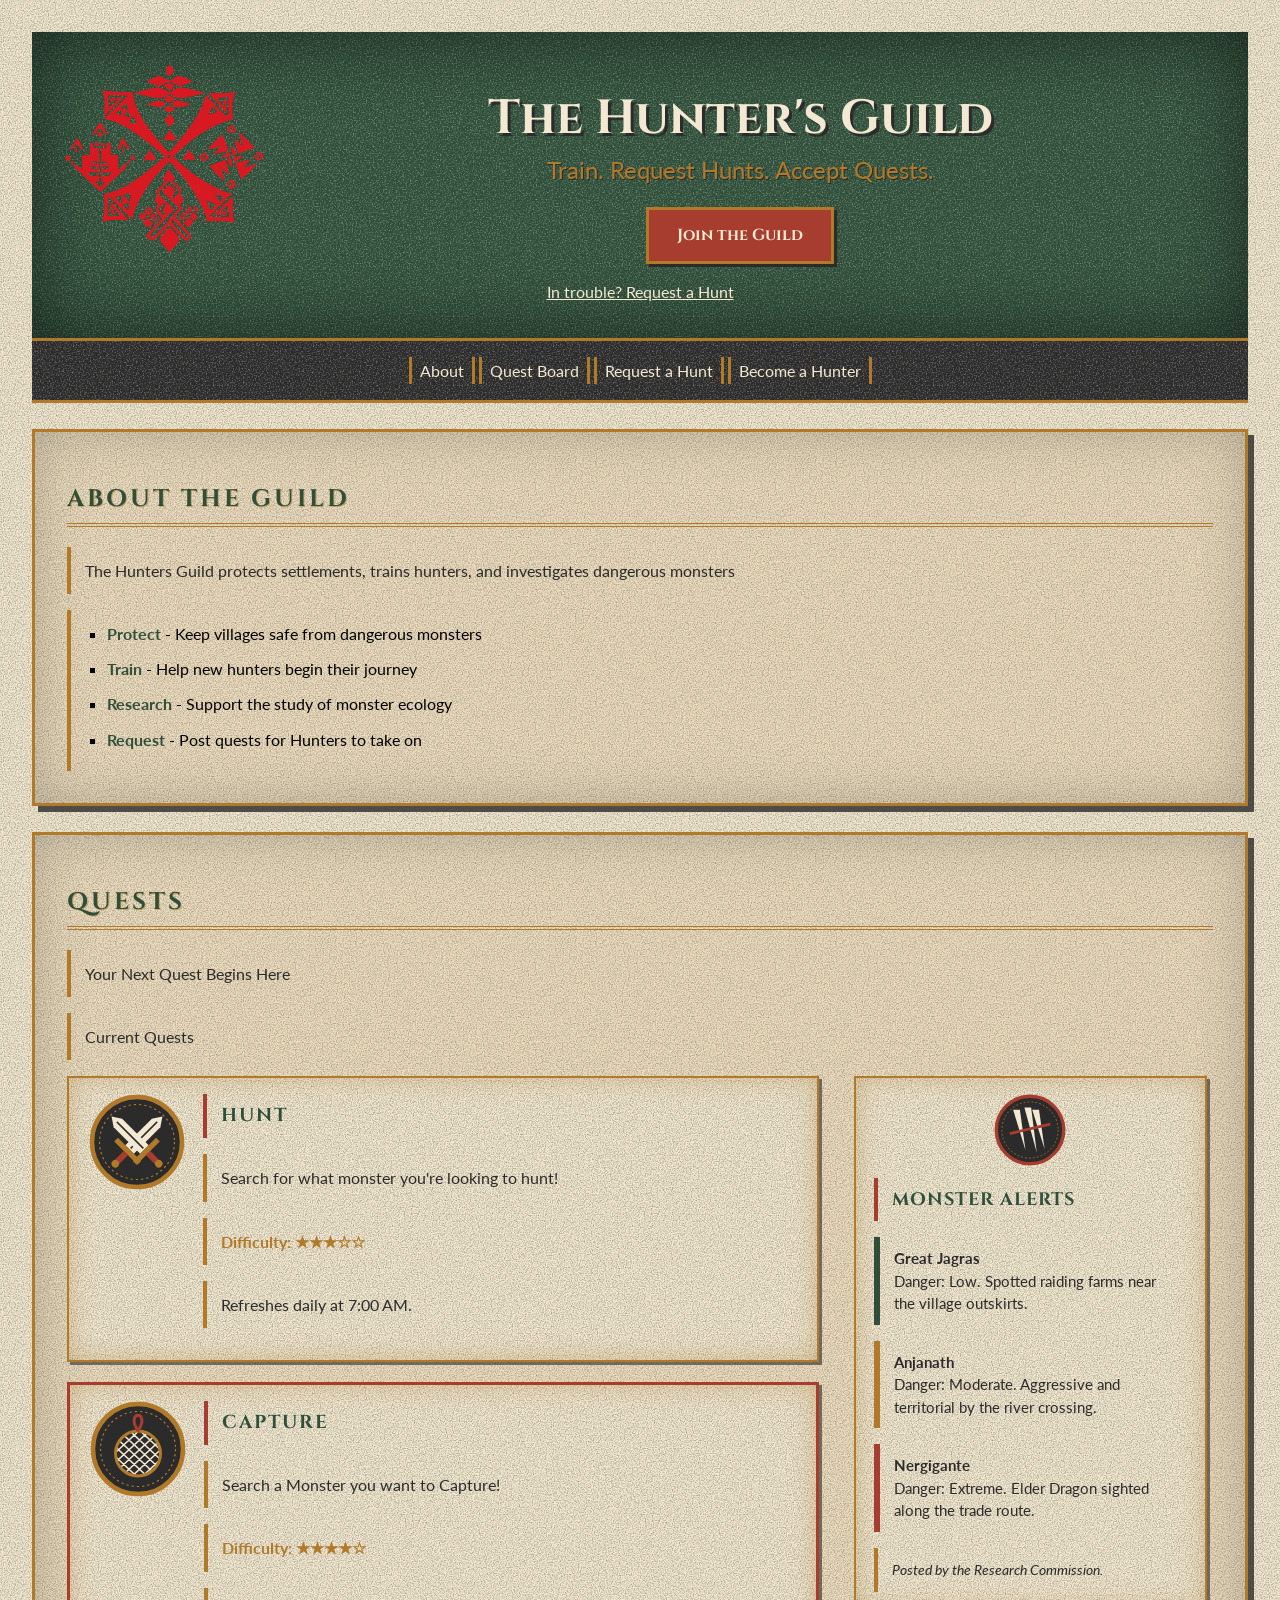
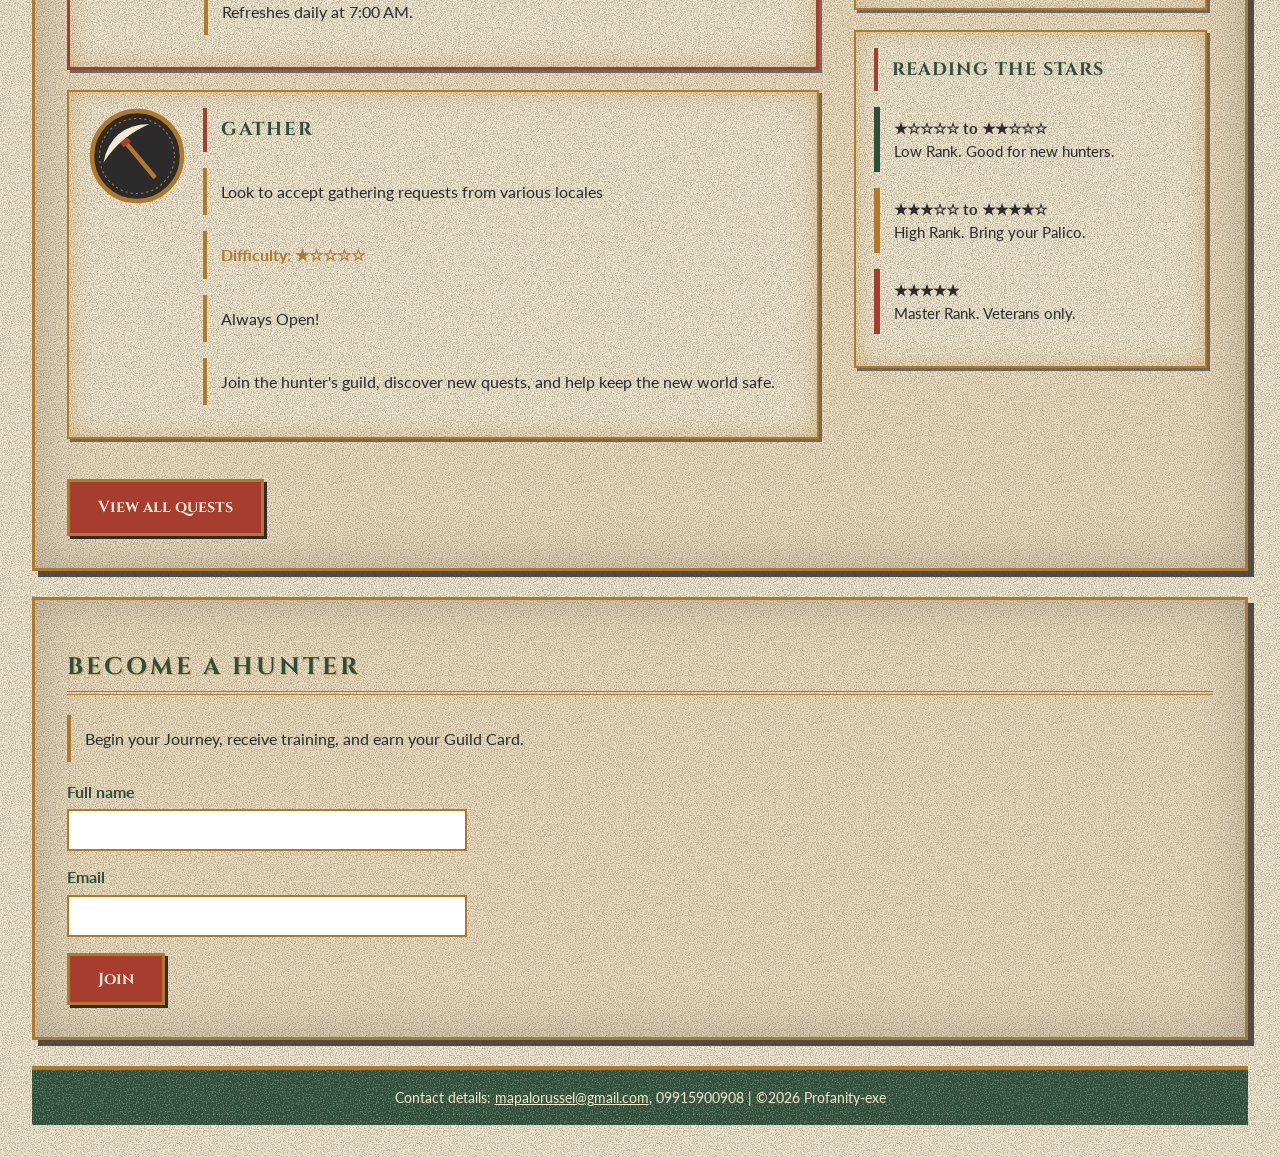
==== commit 32d79552: "Add Request a Hunt page with Palico helper and nav links" ====
--- a/index.html
+++ b/index.html
@@ -22,12 +22,15 @@
                 <p>Train. Request Hunts. Accept Quests. </p>
                 <!-- Jumps down to the sign-up section (id="Hunter") -->
                 <a class="btn" href="#Hunter">Join the Guild</a>
+                <!-- Quick link for clients in trouble -->
+                <a class="hero-link" href="request.html">In trouble? Request a Hunt</a>
                 
         </header>
-        <!-- NAV: About and Become a Hunter jump to sections of this page; Quest Board opens quests.html -->
+        <!-- NAV: About and Become a Hunter jump to sections of this page; Quest Board and Request a Hunt open their own pages -->
         <nav>
             <a href="#About">About</a>
             <a href="quests.html">Quest Board</a>
+            <a href="request.html">Request a Hunt</a>
             <a href="#Hunter">Become a Hunter</a>
         </nav>
     <main>
--- a/css/style.css
+++ b/css/style.css
@@ -81,6 +81,9 @@
     background-image: url(../images/grain-light.svg);
     border-top: 3px solid #B07A2A;
     border-bottom: 3px solid #B07A2A;
+    position: sticky; /* stays in place, then sticks to the top of the screen while scrolling */
+    top: env(safe-area-inset-top, 0px); /* sticks below a phone's notch or status bar; 0px on computers */
+    z-index: 10; /* keeps the nav on top of the cards as they scroll underneath */
 }
 
 nav a {
@@ -115,6 +118,11 @@
     padding-bottom: 8px;
     border-bottom: 4px double #B07A2A;
     text-shadow: 1px 1px 0 rgba(176, 122, 42, 0.5);
+}
+
+/* When a link jumps to a section, stop a little early so the sticky nav doesn't cover its title */
+section {
+    scroll-margin-top: 80px;
 }
 
 /* Red marker beside the quest card titles */
@@ -180,7 +188,8 @@
 }
 
 #fullname,
-#email {
+#email,
+.field { /* .field = the boxes on the Request a Hunt form */
     display: block;
     width: 100%;
     max-width: 400px;
@@ -334,6 +343,39 @@
     margin-top: 20px;
 }
 
+/* Quick link under the Join button in the header */
+.hero-link {
+    display: block;
+    margin-top: 14px;
+    color: #F3E9D2;
+    text-decoration: underline;
+}
+
+.hero-link:hover {
+    color: #B07A2A;
+}
+
+/* PALICO helper on the Request a Hunt page: floats right, speech bubble under the badge */
+.palico-box {
+    float: right;
+    width: 220px;
+    margin-left: 24px;
+    text-align: center;
+}
+
+.palico {
+    display: block;
+    margin: 0 auto 10px;
+}
+
+.palico-say {
+    border: 2px solid #B07A2A;
+    border-radius: 12px;
+    background-color: #F3E9D2;
+    font-style: italic;
+    text-align: left;
+}
+
 /* PHONES: these rules only apply when the screen is 600px wide or less */
 @media (max-width: 600px) {
     body {
@@ -368,6 +410,13 @@
         padding-right: 0;
     }
 
+    /* the Palico helper sits centered above the form instead of beside it */
+    .palico-box {
+        float: none;
+        width: 100%;
+        margin-left: 0;
+    }
+
     #top h1 {
         font-size: 32px;
     }
